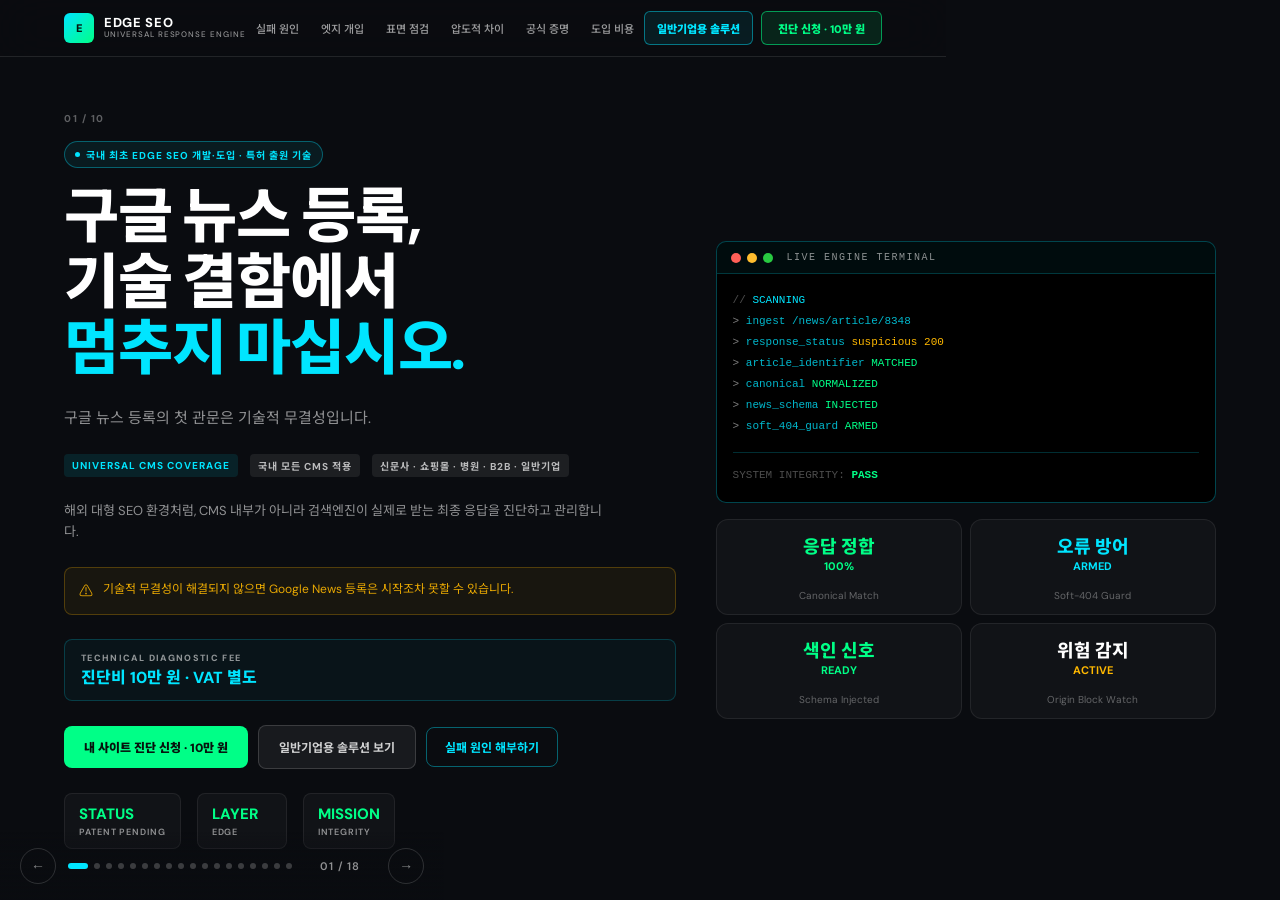
==== index.html @ ea974e7b "카운터 pad 조건 수정: n<17→n<9 (슬라이드 10+부터 두자리 숫자 정상 표시) Co-Authored-By: Claude Sonnet 4.6 <noreply@anthrop" ====
<!DOCTYPE html>
<html lang="ko">
<head>
<meta charset="UTF-8">
<meta name="viewport" content="width=device-width, initial-scale=1.0">
<title>EDGE SEO — Universal Response Engine</title>
<meta name="description" content="구글 뉴스 등록, 기술 결함에서 멈추지 마십시오. CMS 앞단에서 검색엔진이 실제로 받는 최종 응답을 진단하고 관리합니다.">
<link rel="preconnect" href="https://fonts.googleapis.com">
<link rel="preconnect" href="https://fonts.gstatic.com" crossorigin>
<link href="https://fonts.googleapis.com/css2?family=DM+Sans:ital,opsz,wght@0,9..40,300;0,9..40,400;0,9..40,500;0,9..40,600;0,9..40,700;0,9..40,800;0,9..40,900;1,9..40,400&family=Noto+Sans+KR:wght@300;400;500;600;700;800;900&display=swap" rel="stylesheet">
<style>
  *,::before,::after{box-sizing:border-box;margin:0;padding:0}
  :root{
    --bg:#0A0C10;
    --green:#00FF87;
    --cyan:#00E5FF;
    --white:#FFFFFF;
    --text-muted:rgba(255,255,255,0.55);
    --text-dim:rgba(255,255,255,0.35);
    --border:rgba(255,255,255,0.1);
    --border-cyan:rgba(0,229,255,0.3);
    --border-green:rgba(0,255,135,0.3);
  }
  html,body{height:100%;overflow:hidden}
  body{
    font-family:"DM Sans","Noto Sans KR",ui-sans-serif,system-ui,sans-serif;
    background:var(--bg);
    color:var(--white);
    -webkit-font-smoothing:antialiased;
  }

  /* ── CYBER GRID BACKGROUND ── */
  .cyber-grid{
    position:fixed;inset:0;z-index:0;pointer-events:none;
    background-image:
      linear-gradient(rgba(0,229,255,0.047) 1px,rgba(0,0,0,0) 1px),
      linear-gradient(90deg,rgba(0,229,255,0.047) 1px,rgba(0,0,0,0) 1px),
      radial-gradient(circle at 78% 15%,rgba(0,229,255,0.1),rgba(0,0,0,0) 31%),
      radial-gradient(circle at 15% 88%,rgba(0,255,135,0.08),rgba(0,0,0,0) 30%);
    background-size:40px 40px,40px 40px,auto,auto;
  }

  /* ── HEADER ── */
  header{
    position:absolute;inset-x:0;top:0;z-index:30;
    border-bottom:1px solid rgba(255,255,255,0.1);
    background:rgba(10,12,16,0.8);
    backdrop-filter:blur(24px);
    -webkit-backdrop-filter:blur(24px);
  }
  .header-inner{
    display:flex;align-items:center;justify-content:space-between;
    height:56px;padding:0 20px;
    max-width:none;
  }
  @media(min-width:640px){.header-inner{padding:0 36px}}
  @media(min-width:1024px){.header-inner{padding:0 64px}}

  /* Logo */
  .logo{
    display:flex;align-items:center;gap:10px;
    cursor:pointer;text-decoration:none;color:inherit;flex-shrink:0;
  }
  .logo-icon{
    width:30px;height:30px;border-radius:6px;
    background:linear-gradient(135deg,var(--cyan) 0%,var(--green) 100%);
    display:flex;align-items:center;justify-content:center;
    font-size:11px;font-weight:900;color:#06130D;letter-spacing:-0.5px;
  }
  .logo-text{display:flex;flex-direction:column;text-align:left}
  .logo-name{font-size:13px;font-weight:800;letter-spacing:0.05em;line-height:1.1}
  .logo-sub{font-size:8px;font-weight:500;color:var(--text-muted);letter-spacing:0.12em;line-height:1.2}

  /* Nav */
  nav{display:flex;align-items:center;gap:2px;flex:1;justify-content:center}
  @media(max-width:767px){nav{display:none}}
  .nav-btn{
    background:none;border:none;cursor:pointer;
    color:rgba(255,255,255,0.6);font-size:11px;font-weight:500;
    font-family:inherit;padding:6px 10px;border-radius:6px;
    white-space:nowrap;transition:color 0.2s,background 0.2s;
  }
  .nav-btn:hover{color:#fff;background:rgba(255,255,255,0.06)}
  .nav-btn.active{color:var(--cyan)}

  /* Header CTAs */
  .header-ctas{display:flex;align-items:center;gap:8px;flex-shrink:0}
  .btn-biz{
    display:none;border:1px solid rgba(0,229,255,0.45);
    background:rgba(0,229,255,0.08);padding:8px 12px;
    font-size:11px;font-weight:900;color:var(--cyan);
    font-family:inherit;border-radius:6px;cursor:pointer;
    transition:background 0.2s,color 0.2s;white-space:nowrap;
  }
  .btn-biz:hover{background:var(--cyan);color:#06130D}
  @media(min-width:1024px){.btn-biz{display:inline-flex;align-items:center}}
  .btn-diag{
    border:1px solid rgba(0,255,135,0.55);
    background:rgba(0,255,135,0.1);padding:8px 16px;
    font-size:11px;font-weight:900;color:var(--green);
    font-family:inherit;border-radius:6px;cursor:pointer;
    transition:background 0.2s,color 0.2s;white-space:nowrap;
  }
  .btn-diag:hover{background:var(--green);color:#06130D}

  /* ── MAIN / SLIDES ── */
  main{
    position:relative;height:100dvh;min-height:650px;
    overflow:hidden;background:var(--bg);
  }
  .slides-track{
    display:flex;height:100%;
    width:1800%;
    transform:translateX(0);
    transition:transform 0.6s cubic-bezier(0.4,0,0.2,1);
    will-change:transform;
  }
  .slide{
    width:5.5556%;height:100%;flex-shrink:0;
  }
  .slide-inner{
    position:relative;height:100%;width:100%;
    overflow-y:auto;overflow-x:hidden;
    padding:96px 20px 112px;
    scrollbar-width:thin;scrollbar-color:rgba(255,255,255,0.1) transparent;
  }
  @media(min-width:640px){.slide-inner{padding:96px 36px 112px}}
  @media(min-width:1024px){.slide-inner{padding:112px 64px 112px}}

  /* ── BOTTOM NAV ── */
  .bottom-nav{
    position:fixed;bottom:0;inset-x:0;z-index:30;
    display:flex;align-items:center;justify-content:center;gap:0;
    padding:16px 20px;
    background:linear-gradient(to top,rgba(10,12,16,0.95) 0%,rgba(10,12,16,0) 100%);
  }
  .dots{display:flex;gap:6px;align-items:center}
  .dot{
    width:6px;height:6px;border-radius:50%;
    background:rgba(255,255,255,0.2);border:none;cursor:pointer;
    transition:all 0.3s;padding:0;
  }
  .dot.active{background:var(--cyan);width:20px;border-radius:3px}
  .arrow-btn{
    background:none;border:1px solid rgba(255,255,255,0.15);
    color:rgba(255,255,255,0.5);border-radius:50%;
    width:36px;height:36px;cursor:pointer;
    display:flex;align-items:center;justify-content:center;
    font-size:14px;transition:all 0.2s;flex-shrink:0;
  }
  .arrow-btn:hover{border-color:rgba(255,255,255,0.4);color:#fff}
  .slide-counter{
    font-size:11px;font-weight:600;color:var(--text-muted);
    letter-spacing:0.08em;margin:0 16px;white-space:nowrap;
  }
  .nav-row{display:flex;align-items:center;gap:12px}

  /* ── COMMON COMPONENTS ── */
  .badge{
    display:inline-flex;align-items:center;gap:6px;
    border:1px solid rgba(0,229,255,0.35);
    background:rgba(0,229,255,0.07);
    color:var(--cyan);font-size:10px;font-weight:700;
    letter-spacing:0.1em;padding:5px 10px;border-radius:100px;
    text-transform:uppercase;
  }
  .badge-dot{width:5px;height:5px;border-radius:50%;background:var(--cyan);animation:pulse 2s infinite}
  @keyframes pulse{0%,100%{opacity:1}50%{opacity:0.4}}
  .badge-green{
    border-color:rgba(0,255,135,0.35);background:rgba(0,255,135,0.07);color:var(--green);
  }
  .badge-green .badge-dot{background:var(--green)}
  .section-label{
    font-size:10px;font-weight:700;letter-spacing:0.2em;
    color:var(--text-muted);text-transform:uppercase;margin-bottom:8px;
  }
  .slide-num{
    font-size:10px;font-weight:700;letter-spacing:0.15em;
    color:var(--text-dim);text-transform:uppercase;margin-bottom:16px;
  }
  h1{font-size:clamp(28px,5vw,60px);font-weight:800;line-height:1.1;letter-spacing:-0.02em}
  h2{font-size:clamp(22px,3.5vw,44px);font-weight:800;line-height:1.15;letter-spacing:-0.02em}
  h3{font-size:clamp(15px,2vw,20px);font-weight:700}
  .accent-cyan{color:var(--cyan)}
  .accent-green{color:var(--green)}
  .muted{color:var(--text-muted)}
  .dim{color:var(--text-dim)}
  .card{
    background:rgba(255,255,255,0.03);border:1px solid rgba(255,255,255,0.08);
    border-radius:12px;padding:20px;
  }
  .card-cyan{border-color:rgba(0,229,255,0.2);background:rgba(0,229,255,0.04)}
  .card-green{border-color:rgba(0,255,135,0.2);background:rgba(0,255,135,0.04)}
  .tag{
    display:inline-flex;align-items:center;
    font-size:10px;font-weight:700;letter-spacing:0.1em;
    padding:4px 8px;border-radius:4px;text-transform:uppercase;
  }
  .tag-cyan{background:rgba(0,229,255,0.1);color:var(--cyan)}
  .tag-green{background:rgba(0,255,135,0.1);color:var(--green)}
  .tag-white{background:rgba(255,255,255,0.08);color:rgba(255,255,255,0.7)}
  .divider{height:1px;background:rgba(255,255,255,0.08);margin:20px 0}
  .grid-2{display:grid;grid-template-columns:1fr 1fr;gap:12px}
  .grid-3{display:grid;grid-template-columns:repeat(3,1fr);gap:12px}
  .grid-4{display:grid;grid-template-columns:repeat(4,1fr);gap:12px}
  @media(max-width:768px){.grid-2,.grid-3,.grid-4{grid-template-columns:1fr}}
  @media(max-width:1023px){.grid-4{grid-template-columns:1fr 1fr}}

  /* Status pills */
  .stat-pill{
    display:flex;align-items:center;gap:8px;
    font-size:11px;font-weight:600;
  }
  .stat-dot{width:6px;height:6px;border-radius:50%;flex-shrink:0}

  /* Terminal */
  .terminal{
    background:#000;border:1px solid rgba(0,229,255,0.3);border-radius:10px;
    overflow:hidden;font-family:'Courier New',monospace;
  }
  .terminal-header{
    background:rgba(0,229,255,0.05);border-bottom:1px solid rgba(0,229,255,0.2);
    padding:10px 14px;display:flex;align-items:center;gap:6px;
  }
  .term-dot{width:10px;height:10px;border-radius:50%}
  .term-title{font-size:10px;color:var(--text-muted);letter-spacing:0.15em;margin-left:8px}
  .terminal-body{padding:16px;font-size:11px;line-height:1.9;color:rgba(0,229,255,0.8)}
  .term-label{color:rgba(255,255,255,0.3)}
  .term-ok{color:var(--green)}
  .term-warn{color:#FFB800}
  .term-scan{color:var(--cyan);animation:blink 1.5s infinite}
  @keyframes blink{0%,100%{opacity:1}50%{opacity:0.3}}

  /* Comparison table */
  .compare-table{width:100%;border-collapse:collapse}
  .compare-table th,.compare-table td{
    padding:10px 14px;text-align:left;border-bottom:1px solid rgba(255,255,255,0.06);
    font-size:12px;
  }
  .compare-table th{font-size:10px;font-weight:700;letter-spacing:0.12em;color:var(--text-muted);text-transform:uppercase}
  .compare-table .check{color:var(--green);font-weight:700}
  .compare-table .cross{color:rgba(255,80,80,0.7);font-weight:700}
  .compare-table .col-edge{color:var(--cyan)}

  /* Process steps */
  .step{display:flex;gap:16px;align-items:flex-start}
  .step-num{
    width:36px;height:36px;border-radius:50%;
    border:1px solid rgba(0,229,255,0.4);
    display:flex;align-items:center;justify-content:center;
    font-size:12px;font-weight:800;color:var(--cyan);
    flex-shrink:0;
  }

  /* Verified email */
  .email-card{
    background:rgba(255,255,255,0.02);border:1px solid rgba(255,255,255,0.1);
    border-radius:10px;overflow:hidden;
  }
  .email-header{background:rgba(255,255,255,0.04);padding:12px 16px;border-bottom:1px solid rgba(255,255,255,0.08)}
  .email-body{padding:16px}

  /* Pricing cards */
  .price-card{
    background:rgba(255,255,255,0.03);border:1px solid rgba(255,255,255,0.1);
    border-radius:14px;padding:24px;position:relative;overflow:hidden;
  }
  .price-card.featured{border-color:rgba(0,229,255,0.4);background:rgba(0,229,255,0.04)}
  .price-card .price-badge{
    position:absolute;top:16px;right:16px;
    font-size:9px;font-weight:800;letter-spacing:0.1em;
    background:var(--cyan);color:#06130D;padding:3px 8px;border-radius:100px;
  }
  .price-num{font-size:32px;font-weight:800;line-height:1}
  .price-unit{font-size:13px;font-weight:500;color:var(--text-muted)}

  /* Scroll reveal */
  .reveal{opacity:0;transform:translateY(20px);transition:opacity 0.6s ease,transform 0.6s ease}
  .reveal.visible{opacity:1;transform:translateY(0)}

  /* CMS scan items */
  .cms-item{
    background:rgba(255,255,255,0.02);border:1px solid rgba(255,255,255,0.07);
    border-radius:10px;padding:16px;
  }
  .cms-logo{
    font-size:11px;font-weight:800;letter-spacing:0.05em;
    color:var(--cyan);margin-bottom:4px;
  }
  .cms-count{font-size:10px;color:var(--text-muted);margin-bottom:12px}
  .cms-finding{
    display:flex;align-items:flex-start;gap:8px;
    font-size:11px;color:rgba(255,255,255,0.7);margin-bottom:6px;
  }
  .cms-finding::before{content:"▸";color:var(--cyan);flex-shrink:0;margin-top:1px}

  /* Contact table */
  .contact-table{width:100%}
  .contact-table tr td{padding:8px 0;border-bottom:1px solid rgba(255,255,255,0.06);font-size:13px}
  .contact-table tr td:first-child{color:var(--text-muted);font-size:11px;font-weight:600;letter-spacing:0.08em;width:140px}
  .contact-table tr:last-child td{border-bottom:none}

  /* Utility */
  .mt-4{margin-top:16px}.mt-6{margin-top:24px}.mt-8{margin-top:32px}.mt-10{margin-top:40px}
  .mb-2{margin-bottom:8px}.mb-3{margin-bottom:12px}.mb-4{margin-bottom:16px}.mb-6{margin-bottom:24px}
  .gap-3{gap:12px}.gap-4{gap:16px}
  .flex{display:flex}.flex-col{flex-direction:column}
  .items-center{align-items:center}.items-start{align-items:flex-start}
  .justify-between{justify-content:space-between}
  .flex-wrap{flex-wrap:wrap}
  .text-sm{font-size:13px}.text-xs{font-size:11px}.text-xxs{font-size:10px}
  .font-bold{font-weight:700}.font-black{font-weight:900}
  .leading-relaxed{line-height:1.6}.leading-snug{line-height:1.3}
  .max-w-2xl{max-width:672px}.max-w-3xl{max-width:768px}.max-w-4xl{max-width:896px}
  .w-full{width:100%}

  /* Slide-specific layouts */
  .slide-layout-hero{
    display:grid;gap:40px;
    grid-template-columns:1fr;
    align-content:start;
  }
  @media(min-width:1024px){
    .slide-layout-hero{grid-template-columns:1.1fr 0.9fr;align-items:center;height:calc(100% - 208px)}
  }

  .warning-box{
    display:flex;align-items:flex-start;gap:10px;
    background:rgba(255,184,0,0.06);border:1px solid rgba(255,184,0,0.25);
    border-radius:8px;padding:12px 14px;font-size:12px;color:rgba(255,184,0,0.9);
    line-height:1.5;
  }
  .warning-icon{flex-shrink:0;font-size:14px;margin-top:1px}

  .fee-box{
    display:flex;align-items:center;gap:12px;
    background:rgba(0,229,255,0.04);border:1px solid rgba(0,229,255,0.2);
    border-radius:8px;padding:12px 16px;
  }
  .fee-label{font-size:9px;font-weight:800;letter-spacing:0.15em;color:var(--text-muted);text-transform:uppercase}
  .fee-amount{font-size:16px;font-weight:800;color:var(--cyan)}

  .cta-group{display:flex;flex-wrap:wrap;gap:10px;align-items:center}
  .btn-primary{
    background:var(--green);color:#06130D;
    font-size:12px;font-weight:900;padding:12px 20px;border-radius:8px;
    border:none;cursor:pointer;font-family:inherit;
    transition:opacity 0.2s;white-space:nowrap;
  }
  .btn-primary:hover{opacity:0.85}
  .btn-secondary{
    background:rgba(255,255,255,0.06);border:1px solid rgba(255,255,255,0.15);
    color:rgba(255,255,255,0.8);font-size:12px;font-weight:700;
    padding:12px 20px;border-radius:8px;cursor:pointer;font-family:inherit;
    transition:background 0.2s;white-space:nowrap;
  }
  .btn-secondary:hover{background:rgba(255,255,255,0.1)}
  .btn-outline-cyan{
    background:none;border:1px solid rgba(0,229,255,0.4);
    color:var(--cyan);font-size:12px;font-weight:700;
    padding:10px 18px;border-radius:8px;cursor:pointer;font-family:inherit;
    transition:background 0.2s;white-space:nowrap;
  }
  .btn-outline-cyan:hover{background:rgba(0,229,255,0.1)}

  .status-bar{display:flex;flex-wrap:wrap;gap:16px;margin-top:20px}
  .stat-item{
    display:flex;flex-direction:column;gap:2px;
    background:rgba(255,255,255,0.03);border:1px solid rgba(255,255,255,0.07);
    border-radius:8px;padding:10px 14px;min-width:90px;
  }
  .stat-item .stat-val{font-size:15px;font-weight:800;color:var(--green)}
  .stat-item .stat-key{font-size:9px;font-weight:600;letter-spacing:0.1em;color:var(--text-muted);text-transform:uppercase}

  .issue-card{
    background:rgba(255,80,80,0.04);border:1px solid rgba(255,80,80,0.15);
    border-radius:10px;padding:16px;
  }
  .issue-icon{font-size:20px;margin-bottom:8px}

  .capability-card{
    background:rgba(0,229,255,0.04);border:1px solid rgba(0,229,255,0.15);
    border-radius:10px;padding:16px;
  }
  .capability-num{font-size:10px;font-weight:700;color:var(--cyan);letter-spacing:0.1em;margin-bottom:4px}

  .protect-card{
    background:rgba(255,255,255,0.03);border:1px solid rgba(255,255,255,0.08);
    border-radius:10px;padding:16px;
  }

  /* Patent badge */
  .patent-badge{
    display:inline-flex;align-items:center;gap:6px;
    border:1px solid rgba(255,184,0,0.4);background:rgba(255,184,0,0.06);
    color:#FFB800;font-size:10px;font-weight:700;letter-spacing:0.12em;
    padding:4px 10px;border-radius:100px;text-transform:uppercase;
  }

  /* Quote block */
  .quote-block{
    border-left:3px solid var(--cyan);padding:12px 16px;
    background:rgba(0,229,255,0.04);border-radius:0 8px 8px 0;
    font-style:italic;line-height:1.6;font-size:13px;color:rgba(255,255,255,0.8);
  }

  .gap-badge-row{display:flex;flex-wrap:wrap;gap:8px}
  .gap-badge{
    border:1px solid rgba(255,255,255,0.1);background:rgba(255,255,255,0.04);
    border-radius:6px;padding:8px 12px;font-size:11px;font-weight:600;
  }
  .gap-badge .gap-label{font-size:9px;color:var(--text-dim);letter-spacing:0.1em;text-transform:uppercase;margin-bottom:2px}
  .gap-badge .gap-val{color:var(--cyan)}

  /* Final slide contact */
  .final-cta-box{
    background:linear-gradient(135deg,rgba(0,229,255,0.08) 0%,rgba(0,255,135,0.06) 100%);
    border:1px solid rgba(0,229,255,0.25);border-radius:16px;padding:32px;
  }

  @media(max-width:639px){
    .slide-inner{padding:80px 16px 100px}
    .grid-2{grid-template-columns:1fr}
    h1{font-size:26px}h2{font-size:20px}
  }
</style>
</head>
<body>
<div class="cyber-grid"></div>

<!-- ── HEADER ── -->
<header>
  <div class="header-inner">
    <a class="logo" onclick="goToSlide(0)" href="#">
      <div class="logo-icon">E</div>
      <div class="logo-text">
        <span class="logo-name">EDGE SEO</span>
        <span class="logo-sub">UNIVERSAL RESPONSE ENGINE</span>
      </div>
    </a>
    <nav>
      <button class="nav-btn active" onclick="goToSlide(1)">실패 원인</button>
      <button class="nav-btn" onclick="goToSlide(2)">엣지 개입</button>
      <button class="nav-btn" onclick="goToSlide(3)">표면 점검</button>
      <button class="nav-btn" onclick="goToSlide(4)">압도적 차이</button>
      <button class="nav-btn" onclick="goToSlide(6)">공식 증명</button>
      <button class="nav-btn" onclick="goToSlide(8)">도입 비용</button>
    </nav>
    <div class="header-ctas">
      <button class="btn-biz" onclick="goToSlide(10)">일반기업용 솔루션</button>
      <button class="btn-diag" onclick="goToSlide(8)">진단 신청 · 10만 원</button>
    </div>
  </div>
</header>

<!-- ── MAIN SLIDES ── -->
<main>
  <div class="slides-track" id="track">

    <!-- ══ SLIDE 1: HERO ══ -->
    <div class="slide">
      <div class="slide-inner">
        <div class="slide-layout-hero">
          <div>
            <div class="slide-num">01 / 10</div>
            <div class="mb-4">
              <span class="badge"><span class="badge-dot"></span>국내 최초 Edge SEO 개발·도입 · 특허 출원 기술</span>
            </div>
            <h1 class="mb-6">
              구글 뉴스 등록,<br>
              기술 결함에서<br>
              <span class="accent-cyan">멈추지 마십시오.</span>
            </h1>
            <p class="muted mb-6" style="font-size:15px;line-height:1.6;max-width:520px">
              구글 뉴스 등록의 첫 관문은 기술적 무결성입니다.
            </p>
            <div class="flex flex-wrap gap-3 mb-6">
              <span class="tag tag-cyan">UNIVERSAL CMS COVERAGE</span>
              <span class="tag tag-white">국내 모든 CMS 적용</span>
              <span class="tag tag-white">신문사 · 쇼핑몰 · 병원 · B2B · 일반기업</span>
            </div>
            <p class="muted mb-6" style="font-size:13px;line-height:1.6;max-width:540px">
              해외 대형 SEO 환경처럼, CMS 내부가 아니라 검색엔진이 실제로 받는 최종 응답을 진단하고 관리합니다.
            </p>
            <div class="warning-box mb-6">
              <span class="warning-icon">⚠</span>
              <span>기술적 무결성이 해결되지 않으면 Google News 등록은 시작조차 못할 수 있습니다.</span>
            </div>
            <div class="fee-box mb-6">
              <div>
                <div class="fee-label">TECHNICAL DIAGNOSTIC FEE</div>
                <div class="fee-amount">진단비 10만 원 · VAT 별도</div>
              </div>
            </div>
            <div class="cta-group mb-6">
              <button class="btn-primary" onclick="goToSlide(8)">내 사이트 진단 신청 · 10만 원</button>
              <button class="btn-secondary" onclick="goToSlide(10)">일반기업용 솔루션 보기</button>
              <button class="btn-outline-cyan" onclick="goToSlide(1)">실패 원인 해부하기</button>
            </div>
            <div class="status-bar">
              <div class="stat-item"><span class="stat-val">STATUS</span><span class="stat-key">PATENT PENDING</span></div>
              <div class="stat-item"><span class="stat-val">LAYER</span><span class="stat-key">EDGE</span></div>
              <div class="stat-item"><span class="stat-val">MISSION</span><span class="stat-key">INTEGRITY</span></div>
            </div>
          </div>

          <!-- Terminal -->
          <div>
            <div class="terminal">
              <div class="terminal-header">
                <div class="term-dot" style="background:#FF5F57"></div>
                <div class="term-dot" style="background:#FFBD2E"></div>
                <div class="term-dot" style="background:#28CA41"></div>
                <span class="term-title">LIVE ENGINE TERMINAL</span>
              </div>
              <div class="terminal-body">
                <div><span class="term-label">// </span><span class="term-scan">SCANNING</span></div>
                <div><span style="color:rgba(255,255,255,0.5)">&gt; </span>ingest /news/article/8348</div>
                <div><span style="color:rgba(255,255,255,0.5)">&gt; </span>response_status <span class="term-warn">suspicious 200</span></div>
                <div><span style="color:rgba(255,255,255,0.5)">&gt; </span>article_identifier <span class="term-ok">MATCHED</span></div>
                <div><span style="color:rgba(255,255,255,0.5)">&gt; </span>canonical <span class="term-ok">NORMALIZED</span></div>
                <div><span style="color:rgba(255,255,255,0.5)">&gt; </span>news_schema <span class="term-ok">INJECTED</span></div>
                <div><span style="color:rgba(255,255,255,0.5)">&gt; </span>soft_404_guard <span class="term-ok">ARMED</span></div>
                <div class="mt-4" style="border-top:1px solid rgba(0,229,255,0.2);padding-top:12px">
                  <span class="term-label">SYSTEM INTEGRITY: </span><span class="term-ok font-black">PASS</span>
                </div>
              </div>
            </div>
            <div class="mt-4 grid-2" style="gap:8px">
              <div class="card" style="text-align:center;padding:12px">
                <div style="font-size:18px;font-weight:800;color:var(--green)">응답 정합</div>
                <div style="font-size:11px;color:var(--green);font-weight:700">100%</div>
                <div class="text-xxs dim mt-4">Canonical Match</div>
              </div>
              <div class="card" style="text-align:center;padding:12px">
                <div style="font-size:18px;font-weight:800;color:var(--cyan)">오류 방어</div>
                <div style="font-size:11px;color:var(--cyan);font-weight:700">ARMED</div>
                <div class="text-xxs dim mt-4">Soft-404 Guard</div>
              </div>
              <div class="card" style="text-align:center;padding:12px">
                <div style="font-size:18px;font-weight:800;color:var(--green)">색인 신호</div>
                <div style="font-size:11px;color:var(--green);font-weight:700">READY</div>
                <div class="text-xxs dim mt-4">Schema Injected</div>
              </div>
              <div class="card" style="text-align:center;padding:12px">
                <div style="font-size:18px;font-weight:800;color:#FFB800)">위험 감지</div>
                <div style="font-size:11px;color:#FFB800;font-weight:700">ACTIVE</div>
                <div class="text-xxs dim mt-4">Origin Block Watch</div>
              </div>
            </div>
          </div>
        </div>
      </div>
    </div>

    <!-- ══ SLIDE 2: THE FAILURE LAYER ══ -->
    <div class="slide">
      <div class="slide-inner">
        <div class="slide-num">02 / 10 · THE FAILURE LAYER</div>
        <div class="section-label mb-4" style="color:var(--cyan)">실패 원인</div>
        <h2 class="mb-4">
          노출을 막는 것은<br>
          기사 수가 아니라 <span class="accent-cyan">시스템 결함</span>입니다.
        </h2>
        <p class="muted mb-8" style="font-size:14px;line-height:1.6;max-width:600px">
          디자인을 고치고 기사를 더 써도, 검색엔진이 오류 응답을 받으면 등록은 시작되지 않습니다.
        </p>

        <div class="grid-3 mb-8">
          <div class="issue-card">
            <div class="issue-icon">🔴</div>
            <h3 class="mb-2">정상처럼 보이는 오류</h3>
            <p class="muted text-sm leading-relaxed">
              HTTP 200 OK를 반환하면서도 실제론 삭제되거나 권한 없는 페이지를 제공하는 Soft-404 상태. CMS는 이를 감지하지 못합니다.
            </p>
          </div>
          <div class="issue-card">
            <div class="issue-icon">🟡</div>
            <h3 class="mb-2">깨진 신뢰 신호</h3>
            <p class="muted text-sm leading-relaxed">
              기자 정보, 발행사 메타데이터, 구조화 데이터가 없거나 잘못된 형식으로 전달되어 Google News 기준을 충족하지 못합니다.
            </p>
          </div>
          <div class="issue-card">
            <div class="issue-icon">🟠</div>
            <h3 class="mb-2">늦어지는 수정 반영</h3>
            <p class="muted text-sm leading-relaxed">
              CMS 업데이트 후 실제 검색엔진에 수정된 응답이 전달되기까지 걸리는 지연. 크롤링 버짓 낭비로 이어집니다.
            </p>
          </div>
        </div>

        <div class="divider"></div>

        <div class="card-cyan card mt-6" style="max-width:680px">
          <div class="text-xs font-bold mb-3" style="color:var(--cyan);letter-spacing:0.15em">검색 노출의 첫 관문은 '콘텐츠 발행'만이 아닙니다.</div>
          <h3 class="mb-2">결론: <span class="accent-cyan">기술적 무결성</span></h3>
          <p class="muted text-sm leading-relaxed">
            Google News가 요구하는 기준은 콘텐츠의 품질과 함께, 서버가 실제로 올바른 응답을 전달하는지 여부입니다. 이 두 가지가 동시에 충족될 때 등록 심사가 시작됩니다.
          </p>
        </div>

        <div class="mt-8">
          <button class="btn-outline-cyan" onclick="goToSlide(2)">엣지 개입 방식 보기 →</button>
        </div>
      </div>
    </div>

    <!-- ══ SLIDE 3: EDGE OVERRIDE ══ -->
    <div class="slide">
      <div class="slide-inner">
        <div class="slide-num">03 / 10 · EDGE OVERRIDE</div>
        <div class="section-label mb-4" style="color:var(--cyan)">엣지 개입</div>
        <h2 class="mb-4">
          CMS가 못 고치는 문제를,<br>
          <span class="accent-cyan">CMS 앞단에서</span> 끝냅니다.
        </h2>
        <p class="muted mb-8" style="font-size:14px;line-height:1.6;max-width:600px">
          원본 CMS나 데이터베이스를 수정하지 않습니다. 검색엔진이 최종적으로 받는 응답 레이어에서만 개입합니다.
        </p>

        <div class="grid-2 mb-8">
          <div class="capability-card">
            <div class="capability-num">01</div>
            <h3 class="mb-2">원본 CMS는 건드리지 않는다</h3>
            <p class="muted text-sm leading-relaxed">데이터베이스, CMS 코드, 관리 패널에 일체 접근하지 않습니다. 배포된 응답을 실시간으로 처리할 뿐입니다.</p>
          </div>
          <div class="capability-card">
            <div class="capability-num">02</div>
            <h3 class="mb-2">도메인별 결함을 포착한다</h3>
            <p class="muted text-sm leading-relaxed">오리진 서버가 반환하는 비정상 200 응답, 차단 페이지, 깨진 메타데이터를 실시간으로 감지합니다.</p>
          </div>
          <div class="capability-card">
            <div class="capability-num">03</div>
            <h3 class="mb-2">변경 전후를 증명한다</h3>
            <p class="muted text-sm leading-relaxed">엔진 개입 전/후 응답 비교 보고서를 제공합니다. 무엇이 어떻게 달라졌는지 기록으로 남깁니다.</p>
          </div>
          <div class="capability-card">
            <div class="capability-num">04</div>
            <h3 class="mb-2">핵심 규칙은 보호한다</h3>
            <p class="muted text-sm leading-relaxed">특허 출원된 알고리즘 로직은 고객사에게도 공개되지 않습니다. 결과만 검증할 수 있습니다.</p>
          </div>
        </div>

        <div class="divider"></div>

        <div class="mt-6">
          <div class="text-xs font-bold mb-4" style="color:var(--text-muted);letter-spacing:0.15em">THE GAP WE CLOSE</div>
          <div class="gap-badge-row">
            <div class="gap-badge"><div class="gap-label">gap 01</div><div class="gap-val">기사 신뢰 정보</div></div>
            <div class="gap-badge"><div class="gap-label">gap 02</div><div class="gap-val">대표 URL 정합</div></div>
            <div class="gap-badge"><div class="gap-label">gap 03</div><div class="gap-val">오류 색인 방어</div></div>
            <div class="gap-badge"><div class="gap-label">gap 04</div><div class="gap-val">뉴스 사이트맵</div></div>
          </div>
        </div>

        <div class="mt-8">
          <button class="btn-outline-cyan" onclick="goToSlide(3)">실제 점검 결과 보기 →</button>
        </div>
      </div>
    </div>

    <!-- ══ SLIDE 4: PUBLIC SURFACE SCAN ══ -->
    <div class="slide">
      <div class="slide-inner">
        <div class="slide-num">04 / 10 · PUBLIC SURFACE SCAN</div>
        <div class="section-label mb-4" style="color:var(--cyan)">표면 점검</div>
        <h2 class="mb-4">
          사이트가 열린다고,<br>
          <span class="accent-cyan">등록 준비가 끝난</span> 것은 아닙니다.
        </h2>
        <p class="muted mb-8" style="font-size:14px;line-height:1.6;max-width:600px">
          국내 주요 CMS 플랫폼 고객사를 무작위로 선별해 공개 화면을 직접 점검했습니다.
        </p>

        <div class="grid-3 mb-6">
          <div class="cms-item">
            <div class="cms-logo">미디어온 CMS</div>
            <div class="cms-count">461곳 이상 사용 · 무작위 10곳 점검 완료</div>
            <div class="cms-finding">뉴스 구조화 데이터 누락 또는 오형식</div>
            <div class="cms-finding">기자 프로필 연결 URL 불일치</div>
            <div class="cms-finding">모바일·데스크톱 canonical 불일치</div>
          </div>
          <div class="cms-item">
            <div class="cms-logo">다다미디어 CMS</div>
            <div class="cms-count">1,000여곳 이상 사용 · 무작위 10곳 점검 완료</div>
            <div class="cms-finding">기사 삭제 후 Soft-404 오응답</div>
            <div class="cms-finding">sitemap.xml 내 삭제 기사 미제거</div>
            <div class="cms-finding">og:url과 canonical 불일치</div>
          </div>
          <div class="cms-item">
            <div class="cms-logo">엔디소프트 CMS</div>
            <div class="cms-count">다수 지역 신문사 사용 · 무작위 점검 완료</div>
            <div class="cms-finding">기자 프로필 페이지 미운영</div>
            <div class="cms-finding">구조화 데이터 발행사 정보 하드코딩</div>
            <div class="cms-finding">CMS 수정 정책상 자체 해결 불가</div>
          </div>
        </div>

        <div class="card" style="border-color:rgba(255,184,0,0.2);background:rgba(255,184,0,0.04)">
          <div class="flex items-center gap-3 mb-2">
            <span style="color:#FFB800;font-size:14px">⚠</span>
            <span class="text-xs font-bold" style="color:#FFB800;letter-spacing:0.1em">IMPORTANT</span>
          </div>
          <p class="text-sm" style="color:rgba(255,184,0,0.85);line-height:1.6">
            필수 검색 품질 항목은 공개 화면만으로 확정하지 않습니다. 실제 HTTP 응답 레이어 진단이 필요합니다.
          </p>
        </div>

        <div class="mt-8">
          <button class="btn-outline-cyan" onclick="goToSlide(4)">압도적 차이 확인하기 →</button>
        </div>
      </div>
    </div>

    <!-- ══ SLIDE 5: THE DIFFERENCE ══ -->
    <div class="slide">
      <div class="slide-inner">
        <div class="slide-num">05 / 10 · THE DIFFERENCE</div>
        <div class="section-label mb-4" style="color:var(--cyan)">압도적 차이</div>
        <h2 class="mb-4">
          '사이트 제작'과 '검색 지배'는<br>
          <span class="accent-cyan">전혀 다른 게임</span>입니다.
        </h2>
        <p class="muted mb-8" style="font-size:14px;line-height:1.6;max-width:600px">
          같은 CMS를 쓰는 수천 개 매체 중에서, 구글이 색인하는 곳은 소수입니다.
        </p>

        <div style="overflow-x:auto">
          <table class="compare-table" style="min-width:500px">
            <thead>
              <tr>
                <th style="min-width:180px">점검 항목</th>
                <th>기존 CMS 운영</th>
                <th class="col-edge">Edge SEO 외부엔진</th>
              </tr>
            </thead>
            <tbody>
              <tr>
                <td>원본 콘텐츠·관리화면</td>
                <td class="check">✓ 지원</td>
                <td class="col-edge check">✓ 지원 (무수정)</td>
              </tr>
              <tr>
                <td>기사·기자·발행사 신뢰 정보</td>
                <td class="cross">✗ 누락·오형식</td>
                <td class="col-edge check">✓ 자동 주입·정규화</td>
              </tr>
              <tr>
                <td>실제 HTML 정합성 점검</td>
                <td class="cross">✗ 미지원</td>
                <td class="col-edge check">✓ 실시간 감지</td>
              </tr>
              <tr>
                <td>삭제·유실 기사 색인 위험</td>
                <td class="cross">✗ 방어 없음</td>
                <td class="col-edge check">✓ Soft-404 차단</td>
              </tr>
              <tr>
                <td>뉴스 사이트맵·대표 URL</td>
                <td class="cross">✗ 불일치 방치</td>
                <td class="col-edge check">✓ 정합성 보장</td>
              </tr>
              <tr>
                <td>등록 전 기술 무결성 진단</td>
                <td class="cross">✗ 미제공</td>
                <td class="col-edge check">✓ 진단비 10만 원</td>
              </tr>
            </tbody>
          </table>
        </div>

        <div class="mt-8">
          <button class="btn-primary" onclick="goToSlide(8)">진단 신청 · 10만 원</button>
        </div>
      </div>
    </div>

    <!-- ══ SLIDE 6: EXECUTION PROTOCOL ══ -->
    <div class="slide">
      <div class="slide-inner">
        <div class="slide-num">06 / 10 · EXECUTION PROTOCOL</div>
        <div class="section-label mb-4" style="color:var(--cyan)">실행 절차</div>
        <h2 class="mb-4">
          진단이 끝이 아닙니다.<br>
          <span class="accent-cyan">결함을 끝낼 때까지</span> 갑니다.
        </h2>
        <p class="muted mb-8" style="font-size:14px;line-height:1.6;max-width:600px">
          도입 후 방치가 아닌, 결과가 나올 때까지 함께하는 운영 구조입니다.
        </p>

        <div style="display:flex;flex-direction:column;gap:20px;max-width:640px;margin-bottom:40px">
          <div class="step">
            <div class="step-num">01</div>
            <div>
              <h3 class="mb-1" style="color:var(--cyan)">진단</h3>
              <p class="muted text-sm leading-relaxed">실제 HTTP 응답 레이어를 전수 점검합니다. 공개 화면이 아닌 검색엔진이 받는 응답을 기준으로 결함을 목록화합니다.</p>
            </div>
          </div>
          <div style="width:1px;height:16px;background:rgba(0,229,255,0.2);margin-left:18px"></div>
          <div class="step">
            <div class="step-num">02</div>
            <div>
              <h3 class="mb-1" style="color:var(--cyan)">설계</h3>
              <p class="muted text-sm leading-relaxed">진단 결과를 바탕으로 엣지 레이어 개입 규칙을 설계합니다. 고객사 CMS 구조에 맞는 최적 방식을 결정합니다.</p>
            </div>
          </div>
          <div style="width:1px;height:16px;background:rgba(0,229,255,0.2);margin-left:18px"></div>
          <div class="step">
            <div class="step-num">03</div>
            <div>
              <h3 class="mb-1" style="color:var(--cyan)">적용</h3>
              <p class="muted text-sm leading-relaxed">원본 CMS 무수정 원칙으로 엔진을 배포합니다. 적용 전·후 응답 비교 증빙을 제공합니다.</p>
            </div>
          </div>
          <div style="width:1px;height:16px;background:rgba(0,229,255,0.2);margin-left:18px"></div>
          <div class="step">
            <div class="step-num">04</div>
            <div>
              <h3 class="mb-1" style="color:var(--cyan)">검증</h3>
              <p class="muted text-sm leading-relaxed">Google Search Console 연동, 월간 운영 요약 리포트 제공. 기술 무결성 상태를 지속 모니터링합니다.</p>
            </div>
          </div>
        </div>

        <div class="quote-block" style="max-width:560px">
          '한 번 설치하고 끝'이 아닙니다.<br>
          등록 가능한 기술 상태까지.
        </div>

        <div class="mt-8">
          <button class="btn-outline-cyan" onclick="goToSlide(6)">공식 증명 확인하기 →</button>
        </div>
      </div>
    </div>

    <!-- ══ SLIDE 7: GOOGLE OFFICIAL REPLY ══ -->
    <div class="slide">
      <div class="slide-inner">
        <div class="slide-num">07 / 10 · GOOGLE OFFICIAL REPLY</div>
        <div class="section-label mb-4" style="color:var(--cyan)">공식 증명</div>
        <h2 class="mb-4">
          주장이 아닙니다.<br>
          <span class="accent-cyan">Google 공식 답변</span>으로 증명합니다.
        </h2>
        <p class="muted mb-8" style="font-size:14px;line-height:1.6;max-width:600px">
          Google News Support에 기술 검토를 요청한 결과, 공식 답변을 통해 구조적 무결성이 확인되었습니다.
        </p>

        <div class="email-card mb-6" style="max-width:700px">
          <div class="email-header">
            <div class="flex items-center justify-between flex-wrap gap-3">
              <div>
                <div class="text-xs font-bold mb-1" style="color:var(--cyan);letter-spacing:0.1em">VERIFIED RESPONSE</div>
                <div style="font-size:13px;font-weight:600">Google News Support</div>
                <div class="text-xxs muted">noreply-support@google.com</div>
              </div>
              <div>
                <div class="text-xxs muted mb-1">Case ID</div>
                <div style="font-size:12px;font-weight:700;color:var(--cyan);font-family:monospace">500Kf00000vdeqE</div>
              </div>
            </div>
          </div>
          <div class="email-body">
            <p class="text-sm leading-relaxed muted mb-4">
              Thank you for contacting Google News Support. We have reviewed the technical configuration of your publication and can confirm the following:
            </p>
            <div style="border-left:2px solid var(--cyan);padding:12px 16px;background:rgba(0,229,255,0.04);border-radius:0 6px 6px 0;margin-bottom:16px">
              <p class="text-sm leading-relaxed" style="color:rgba(255,255,255,0.85)">
                The structured data implementation appears correct and meets our technical requirements. We did not find any manual actions applied to your site. Your publication is eligible for Google News consideration based on the current technical review.
              </p>
            </div>
            <p class="text-xxs dim">This response represents Google's evaluation of the site's technical configuration at the time of review and does not guarantee publication in Google News.</p>
          </div>
        </div>

        <div class="grid-3 mb-6">
          <div class="card card-cyan" style="text-align:center;padding:16px">
            <div style="font-size:24px;margin-bottom:6px">✓</div>
            <div class="text-xs font-bold" style="color:var(--cyan)">기술 구성 무결</div>
            <p class="text-xxs muted mt-4">Structured data correct</p>
          </div>
          <div class="card card-cyan" style="text-align:center;padding:16px">
            <div style="font-size:24px;margin-bottom:6px">✓</div>
            <div class="text-xs font-bold" style="color:var(--cyan)">등록 심사 정상 연결</div>
            <p class="text-xxs muted mt-4">No manual actions</p>
          </div>
          <div class="card card-cyan" style="text-align:center;padding:16px">
            <div style="font-size:24px;margin-bottom:6px">✓</div>
            <div class="text-xs font-bold" style="color:var(--cyan)">일반인도 아는 근거</div>
            <p class="text-xxs muted mt-4">Official case record</p>
          </div>
        </div>

        <div class="mt-8">
          <button class="btn-outline-cyan" onclick="goToSlide(7)">특허 및 운영 보호 보기 →</button>
        </div>
      </div>
    </div>

    <!-- ══ SLIDE 8: PATENT & OPERATION ══ -->
    <div class="slide">
      <div class="slide-inner">
        <div class="slide-num">08 / 10 · PATENT &amp; OPERATION</div>
        <div class="section-label mb-4" style="color:var(--cyan)">특허 및 운영</div>
        <h2 class="mb-4">
          결과는 드러냅니다.<br>
          <span class="accent-cyan">방법은 빼앗기지 않습니다.</span>
        </h2>
        <p class="muted mb-4" style="font-size:14px;line-height:1.6;max-width:600px">
          고객사에게 공개하는 것과, 특허로 보호하는 것을 명확히 구분합니다.
        </p>

        <div class="flex gap-3 mb-8 flex-wrap">
          <div class="patent-badge">⚖ PATENT PENDING</div>
          <div class="badge badge-green"><span class="badge-dot"></span>OPERATION ACTIVE</div>
        </div>

        <div class="grid-2 mb-6">
          <div>
            <div class="text-xs font-bold mb-4" style="color:var(--green);letter-spacing:0.15em">고객사에 공개하는 것</div>
            <div style="display:flex;flex-direction:column;gap:10px">
              <div class="card card-green" style="padding:14px">
                <div style="font-size:11px;font-weight:700;color:var(--green);margin-bottom:4px">📄 진단 보고서</div>
                <p class="text-xxs muted">HTTP 응답 레이어 전수 점검 결과 문서</p>
              </div>
              <div class="card card-green" style="padding:14px">
                <div style="font-size:11px;font-weight:700;color:var(--green);margin-bottom:4px">🔄 적용 전·후 응답 비교</div>
                <p class="text-xxs muted">엔진 개입 전후 실제 HTML 응답 차이 비교</p>
              </div>
              <div class="card card-green" style="padding:14px">
                <div style="font-size:11px;font-weight:700;color:var(--green);margin-bottom:4px">📊 GSC 연동 리포트</div>
                <p class="text-xxs muted">Google Search Console 기반 색인 현황</p>
              </div>
              <div class="card card-green" style="padding:14px">
                <div style="font-size:11px;font-weight:700;color:var(--green);margin-bottom:4px">📅 월간 운영 요약</div>
                <p class="text-xxs muted">오류 감지, 처리 건수, 개입 이력 요약</p>
              </div>
            </div>
          </div>
          <div>
            <div class="text-xs font-bold mb-4" style="color:rgba(255,184,0,0.9);letter-spacing:0.15em">보호해야 하는 것</div>
            <div style="display:flex;flex-direction:column;gap:10px">
              <div class="protect-card">
                <div style="font-size:11px;font-weight:700;margin-bottom:4px">🔒 Soft-404 판별 알고리즘</div>
                <p class="text-xxs muted">비정상 200 응답을 감지하는 핵심 판별 로직</p>
              </div>
              <div class="protect-card">
                <div style="font-size:11px;font-weight:700;margin-bottom:4px">🔒 오리진 차단 감지</div>
                <p class="text-xxs muted">서버 차단 페이지를 실시간 감지·503 전환</p>
              </div>
              <div class="protect-card">
                <div style="font-size:11px;font-weight:700;margin-bottom:4px">🔒 식별자 정규화 처리</div>
                <p class="text-xxs muted">URL canonical 정합성 자동 보정 방식</p>
              </div>
              <div class="protect-card">
                <div style="font-size:11px;font-weight:700;margin-bottom:4px">🔒 구조화 데이터 자동 주입</div>
                <p class="text-xxs muted">CMS 무수정 NewsArticle 스키마 주입 방식</p>
              </div>
            </div>
          </div>
        </div>

        <div class="mt-8">
          <button class="btn-outline-cyan" onclick="goToSlide(8)">도입 비용 확인하기 →</button>
        </div>
      </div>
    </div>

    <!-- ══ SLIDE 9: PRICING ══ -->
    <div class="slide">
      <div class="slide-inner">
        <div class="slide-num">09 / 10 · PUBLISHER PRICING</div>
        <div class="section-label mb-4" style="color:var(--cyan)">도입 비용</div>
        <h2 class="mb-4">
          재구축 견적서보다 먼저,<br>
          <span class="accent-cyan">검증 가능한 도입 비용</span>을 확인하십시오.
        </h2>
        <p class="muted mb-8" style="font-size:14px;line-height:1.6;max-width:600px">
          진단 후 결함이 없으면 설치가 필요하지 않을 수 있습니다. 먼저 확인하십시오.
        </p>

        <!-- Pre-onboarding -->
        <div class="card" style="border-color:rgba(255,255,255,0.12);margin-bottom:12px;max-width:800px">
          <div class="flex items-center justify-between flex-wrap gap-3">
            <div>
              <div class="text-xxs font-bold mb-1" style="color:var(--text-muted);letter-spacing:0.15em">PRE-ONBOARDING DIAGNOSTIC</div>
              <h3>도입 전 진단비</h3>
              <p class="muted text-xs mt-4 leading-relaxed">실제 HTTP 응답 레이어 전수 점검. 결함 목록 보고서 제공.</p>
            </div>
            <div style="text-align:right;flex-shrink:0">
              <div class="price-num" style="color:var(--cyan)">10<span class="price-unit">만 원</span></div>
              <div class="text-xxs muted">VAT 별도 · 1회성</div>
            </div>
          </div>
        </div>

        <!-- Setup -->
        <div class="card" style="border-color:rgba(255,255,255,0.12);margin-bottom:20px;max-width:800px">
          <div class="flex items-center justify-between flex-wrap gap-3">
            <div>
              <div class="text-xxs font-bold mb-1" style="color:var(--text-muted);letter-spacing:0.15em">ONE-TIME SETUP</div>
              <h3>기본 설치비</h3>
              <p class="muted text-xs mt-4 leading-relaxed">엣지 레이어 엔진 초기 배포 및 기본 설정.</p>
            </div>
            <div style="text-align:right;flex-shrink:0">
              <div class="price-num" style="color:var(--green)">100<span class="price-unit">만 원</span></div>
              <div class="text-xxs muted">VAT 별도 · 1회성</div>
            </div>
          </div>
        </div>

        <!-- Monthly plans -->
        <div class="grid-3" style="max-width:800px;margin-bottom:24px">
          <div class="price-card">
            <div class="text-xxs font-bold mb-2" style="color:var(--text-muted);letter-spacing:0.15em">STANDARD PLAN</div>
            <h3 class="mb-2">구글 뉴스 검색 정상화</h3>
            <div class="price-num mb-1">25<span class="price-unit">만 원/월</span></div>
            <div class="divider"></div>
            <div style="display:flex;flex-direction:column;gap:6px">
              <div class="cms-finding" style="font-size:10px">1단계 코어 엔진 적용</div>
              <div class="cms-finding" style="font-size:10px">Soft-404 및 503 방어</div>
              <div class="cms-finding" style="font-size:10px">뉴스 구조화 데이터</div>
            </div>
            <button class="btn-outline-cyan w-full mt-6" style="font-size:11px;padding:8px" onclick="goToSlide(9)">신청하기</button>
          </div>
          <div class="price-card featured">
            <div class="price-badge">🌟 RECOMMENDED</div>
            <div class="text-xxs font-bold mb-2" style="color:var(--cyan);letter-spacing:0.15em">PRO PLAN</div>
            <h3 class="mb-2">AI 노출 준비 + 유입 방어</h3>
            <div class="price-num mb-1" style="color:var(--cyan)">35<span class="price-unit">만 원/월</span></div>
            <div class="divider"></div>
            <div style="display:flex;flex-direction:column;gap:6px">
              <div class="cms-finding" style="font-size:10px;color:var(--cyan)">Standard 전체 포함</div>
              <div class="cms-finding" style="font-size:10px;color:var(--cyan)">AI 크롤러 카탈로그</div>
              <div class="cms-finding" style="font-size:10px;color:var(--cyan)">301 리디렉션 관리</div>
            </div>
            <button class="btn-primary w-full mt-6" style="font-size:11px;padding:8px" onclick="goToSlide(9)">신청하기</button>
          </div>
          <div class="price-card">
            <div class="text-xxs font-bold mb-2" style="color:var(--text-muted);letter-spacing:0.15em">ENTERPRISE PLAN</div>
            <h3 class="mb-2">오리진 헬스 방어 + 봇 대응</h3>
            <div class="price-num mb-1">40<span class="price-unit">만 원/월</span></div>
            <div class="divider"></div>
            <div style="display:flex;flex-direction:column;gap:6px">
              <div class="cms-finding" style="font-size:10px">Pro 전체 포함</div>
              <div class="cms-finding" style="font-size:10px">503 방어 강화</div>
              <div class="cms-finding" style="font-size:10px">Fake-bot 차단</div>
            </div>
            <button class="btn-outline-cyan w-full mt-6" style="font-size:11px;padding:8px" onclick="goToSlide(9)">신청하기</button>
          </div>
        </div>

        <p class="text-xxs muted" style="max-width:600px;line-height:1.6">
          서버 비용은 저희 이익이 아닙니다. AWS 실비 청구(마진 없음). 서버 결제 계정을 매체가 직접 소유·관리 가능합니다.
        </p>

        <div class="mt-8">
          <button class="btn-outline-cyan" onclick="goToSlide(9)">최종 안내 →</button>
        </div>
      </div>
    </div>

    <!-- ══ SLIDE 10: FINAL COMMAND ══ -->
    <div class="slide">
      <div class="slide-inner" style="display:flex;flex-direction:column;justify-content:center;min-height:100%">
        <div style="max-width:720px;margin:0 auto;width:100%">
          <div class="slide-num">10 / 10 · FINAL COMMAND</div>
          <div class="badge mb-6"><span class="badge-dot"></span>진단 접수 중</div>
          <h2 class="mb-4">
            검색 신호가 흔들린다면,<br>
            오늘 <span class="accent-cyan">응답 구조부터</span> 진단하십시오.
          </h2>
          <p class="muted mb-8 leading-relaxed" style="font-size:15px;max-width:560px">
            남들과 같은 시스템이면, 남들과 같은 결과만 나옵니다.
          </p>

          <div class="final-cta-box mb-8">
            <table class="contact-table">
              <tbody>
                <tr>
                  <td>회사명</td>
                  <td style="color:#fff;font-weight:600">0000</td>
                </tr>
                <tr>
                  <td>대표자</td>
                  <td style="color:#fff;font-weight:600">0000</td>
                </tr>
                <tr>
                  <td>사업자등록번호</td>
                  <td style="color:#fff;font-weight:600">000-00-00000</td>
                </tr>
                <tr>
                  <td>전화번호</td>
                  <td style="color:var(--cyan);font-weight:600">0000-0000</td>
                </tr>
                <tr>
                  <td>이메일</td>
                  <td style="color:var(--cyan);font-weight:600">0000@0000.com</td>
                </tr>
                <tr>
                  <td>홈페이지</td>
                  <td style="color:var(--cyan);font-weight:600">https://0000.com</td>
                </tr>
                <tr>
                  <td>운영시간</td>
                  <td style="color:#fff;font-weight:600">0000 · 0000</td>
                </tr>
              </tbody>
            </table>
          </div>

          <div class="cta-group">
            <button class="btn-primary" onclick="goToSlide(8)">진단 신청 · 10만 원</button>
            <button class="btn-secondary" onclick="goToSlide(0)">처음으로 돌아가기</button>
          </div>

          <div class="mt-8 pt-6" style="border-top:1px solid rgba(255,255,255,0.06)">
            <p class="text-xxs dim" style="line-height:1.7">
              본 서비스는 검색엔진이 실제로 받는 HTTP 응답 레이어를 진단하고 보정하는 기술 서비스입니다.<br>
              Google News 등록 및 색인을 보장하지 않으며, 진단 결과는 기술적 현황에 대한 정보를 제공합니다.
            </p>
          </div>
        </div>
      </div>
    </div>

    <!-- ── SLIDE 10: 일반기업 HERO ── -->
    <div class="slide">
      <div class="slide-inner">
        <div class="slide-content" style="max-width:960px;margin:0 auto;padding:40px 24px;display:flex;flex-direction:column;justify-content:center;min-height:100%">
          <div class="overline reveal" style="color:var(--cyan)">UNIVERSAL EDGE SEO · 일반기업용 솔루션</div>
          <h1 class="reveal mb-4" style="font-size:clamp(26px,4vw,52px);line-height:1.18;font-weight:800;letter-spacing:-0.02em">
            홈페이지 전면 개편에<br>
            <span style="color:var(--cyan)">1,000만 원을</span><br>
            쓰시겠습니까?
          </h1>
          <p class="reveal text-muted mb-6" style="font-size:clamp(15px,1.8vw,18px);max-width:600px;line-height:1.7">
            기존 홈페이지 그대로 두고, 검색엔진이 이해할 수 있는 응답 구조만 교체합니다.<br>
            개편 없이 검색 유입을 회복하는 방법이 있습니다.
          </p>
          <div class="reveal mb-8" style="display:flex;flex-wrap:wrap;gap:10px">
            <span style="background:rgba(0,229,255,0.1);border:1px solid rgba(0,229,255,0.3);border-radius:20px;padding:6px 14px;font-size:12px;color:var(--cyan);font-weight:600">UNIVERSAL CMS COVERAGE</span>
            <span style="background:rgba(0,229,255,0.1);border:1px solid rgba(0,229,255,0.3);border-radius:20px;padding:6px 14px;font-size:12px;color:var(--cyan);font-weight:600">국내 모든 CMS 적용</span>
            <span style="background:rgba(0,229,255,0.1);border:1px solid rgba(0,229,255,0.3);border-radius:20px;padding:6px 14px;font-size:12px;color:var(--cyan);font-weight:600">쇼핑몰 · 병원 · B2B · 일반기업</span>
          </div>
          <div class="reveal" style="display:flex;gap:12px;flex-wrap:wrap">
            <button class="btn-primary" onclick="goToSlide(11)">우리 회사 문제 보기 →</button>
            <button class="btn-outline-cyan" onclick="goToSlide(17)">요금제 바로 보기</button>
          </div>
        </div>
      </div>
    </div>

    <!-- ── SLIDE 11: 일반기업 PROBLEM ── -->
    <div class="slide">
      <div class="slide-inner">
        <div class="slide-content" style="max-width:960px;margin:0 auto;padding:40px 24px">
          <div class="overline reveal" style="color:#FF5050">MARKETING WASTE DIAGNOSIS</div>
          <h2 class="reveal mb-2" style="font-size:clamp(22px,3.5vw,40px);line-height:1.25;font-weight:800">
            혹시 마케팅 예산을<br>허공에 날리고 계시지 않습니까?
          </h2>
          <p class="reveal mb-8" style="color:var(--text-muted);font-size:15px;max-width:640px">전면 개편 전에 공개 응답 진단부터 받으십시오.</p>

          <div class="reveal" style="display:grid;grid-template-columns:repeat(auto-fit,minmax(260px,1fr));gap:20px;margin-bottom:36px">
            <div style="background:rgba(255,80,80,0.05);border:1px solid rgba(255,80,80,0.2);border-radius:12px;padding:28px 24px">
              <div style="font-size:28px;margin-bottom:14px">📉</div>
              <h3 style="font-size:16px;font-weight:700;margin-bottom:10px;color:var(--white)">광고비는 나가는데<br>홈페이지가 안 보입니다</h3>
              <p style="font-size:13px;color:var(--text-muted);line-height:1.7">검색엔진이 홈페이지를 제대로 읽지 못하면, 광고비를 아무리 써도 자연 검색 유입은 제자리입니다. 기술 결함이 마케팅 비용을 삼킵니다.</p>
            </div>
            <div style="background:rgba(255,80,80,0.05);border:1px solid rgba(255,80,80,0.2);border-radius:12px;padding:28px 24px">
              <div style="font-size:28px;margin-bottom:14px">🧾</div>
              <h3 style="font-size:16px;font-weight:700;margin-bottom:10px;color:var(--white)">오류 고치려 하면<br>견적서가 날아옵니다</h3>
              <p style="font-size:13px;color:var(--text-muted);line-height:1.7">개발사에 문의하면 "전면 재개발 필요"라는 답변과 500만~1,000만 원짜리 견적서가 돌아옵니다. 사실 대부분은 응답 레이어 교정으로 해결됩니다.</p>
            </div>
            <div style="background:rgba(255,80,80,0.05);border:1px solid rgba(255,80,80,0.2);border-radius:12px;padding:28px 24px">
              <div style="font-size:28px;margin-bottom:14px">🔒</div>
              <h3 style="font-size:16px;font-weight:700;margin-bottom:10px;color:var(--white)">보안 켰더니<br>검색엔진이 막혔습니다</h3>
              <p style="font-size:13px;color:var(--text-muted);line-height:1.7">방화벽(WAF)이 검색 크롤러를 차단하고, 차단 메시지를 200 OK로 반환합니다. 포털 전체에 오류 페이지가 색인되는 사고입니다.</p>
            </div>
          </div>

          <div class="reveal" style="text-align:center">
            <button class="btn-primary" onclick="goToSlide(12)" style="margin-right:12px">실제 결함 사례 보기 →</button>
            <button class="btn-outline-cyan" onclick="goToSlide(17)">요금제 바로 보기</button>
          </div>
        </div>
      </div>
    </div>

    <!-- ── SLIDE 12: 일반기업 실제 결함 사례 4선 ── -->
    <div class="slide">
      <div class="slide-inner">
        <div class="slide-content" style="max-width:960px;margin:0 auto;padding:40px 24px">
          <div class="overline reveal">REAL CASE STUDIES</div>
          <h2 class="reveal mb-2" style="font-size:clamp(22px,3.5vw,38px);line-height:1.2">실제 결함 사례 4선</h2>
          <p class="reveal mb-8" style="color:var(--text-muted);font-size:14px">일반기업·병원·이커머스에서 실제로 발생한 검색 결함 — 대응 비용과 함께</p>
          <div class="grid-2 reveal" style="gap:16px;margin-bottom:32px">

            <!-- Card 1 -->
            <div class="issue-card" style="background:rgba(255,80,80,0.04);border:1px solid rgba(255,80,80,0.18);border-radius:12px;padding:24px">
              <div style="display:flex;align-items:center;gap:10px;margin-bottom:12px">
                <span style="font-size:22px">🏥</span>
                <span style="font-size:11px;font-weight:700;letter-spacing:0.12em;color:rgba(255,80,80,0.9);text-transform:uppercase">성형외과·병의원</span>
              </div>
              <h4 style="font-size:15px;font-weight:700;margin-bottom:8px;color:var(--white)">의료진 퇴사로 URL 삭제했는데<br>서버가 200 OK 반환</h4>
              <p style="font-size:13px;color:var(--text-muted);line-height:1.6;margin-bottom:12px">진료 페이지가 삭제됐지만 서버가 여전히 200 OK를 반환 → Soft-404 수백 건 누적, 신규 진료 페이지가 검색에서 차단됨.</p>
              <div style="background:rgba(255,80,80,0.08);border-radius:8px;padding:10px 14px;font-size:12px;color:rgba(255,255,255,0.7)">
                💸 개발사 "전면 재개발" 견적 <strong style="color:rgba(255,100,100,0.95)">700만 원</strong> 청구
              </div>
            </div>

            <!-- Card 2 -->
            <div class="issue-card" style="background:rgba(255,80,80,0.04);border:1px solid rgba(255,80,80,0.18);border-radius:12px;padding:24px">
              <div style="display:flex;align-items:center;gap:10px;margin-bottom:12px">
                <span style="font-size:22px">🏭</span>
                <span style="font-size:11px;font-weight:700;letter-spacing:0.12em;color:rgba(255,80,80,0.9);text-transform:uppercase">B2B 제조업체</span>
              </div>
              <h4 style="font-size:15px;font-weight:700;margin-bottom:8px;color:var(--white)">WAF가 검색봇을 차단하며<br>"보안 설정에 의해 차단" 200 반환</h4>
              <p style="font-size:13px;color:var(--text-muted);line-height:1.6;margin-bottom:12px">방화벽이 크롤러를 막으면서 차단 페이지를 200으로 응답 → 포털 전체 에러 도배, 브랜드 이미지 실추.</p>
              <div style="background:rgba(255,80,80,0.08);border-radius:8px;padding:10px 14px;font-size:12px;color:rgba(255,255,255,0.7)">
                💸 보안업체 추가 설정비 <strong style="color:rgba(255,100,100,0.95)">500만 원</strong> 청구
              </div>
            </div>

            <!-- Card 3 -->
            <div class="issue-card" style="background:rgba(255,80,80,0.04);border:1px solid rgba(255,80,80,0.18);border-radius:12px;padding:24px">
              <div style="display:flex;align-items:center;gap:10px;margin-bottom:12px">
                <span style="font-size:22px">🛒</span>
                <span style="font-size:11px;font-weight:700;letter-spacing:0.12em;color:rgba(255,80,80,0.9);text-transform:uppercase">자사몰·이커머스</span>
              </div>
              <h4 style="font-size:15px;font-weight:700;margin-bottom:8px;color:var(--white)">광고 UTM 파라미터로<br>상품 1개가 2,000개 중복 페이지</h4>
              <p style="font-size:13px;color:var(--text-muted);line-height:1.6;margin-bottom:12px">네이버 파워링크·인스타 광고 ?utm_source가 동일 상품 페이지를 수천 개로 분산 → 크롤링 예산 낭비, 월 광고 효율 급감.</p>
              <div style="background:rgba(255,80,80,0.08);border-radius:8px;padding:10px 14px;font-size:12px;color:rgba(255,255,255,0.7)">
                💸 월 광고비 <strong style="color:rgba(255,100,100,0.95)">500만 원</strong> 누수 + SEO 대행사 교정비 <strong style="color:rgba(255,100,100,0.95)">300만 원</strong>
              </div>
            </div>

            <!-- Card 4 -->
            <div class="issue-card" style="background:rgba(255,80,80,0.04);border:1px solid rgba(255,80,80,0.18);border-radius:12px;padding:24px">
              <div style="display:flex;align-items:center;gap:10px;margin-bottom:12px">
                <span style="font-size:22px">🏪</span>
                <span style="font-size:11px;font-weight:700;letter-spacing:0.12em;color:rgba(255,80,80,0.9);text-transform:uppercase">소상공인·중소기업</span>
              </div>
              <h4 style="font-size:15px;font-weight:700;margin-bottom:8px;color:var(--white)">구형 CMS에서 JSON-LD 주입 불가<br>→ 구조화 데이터 완전 누락</h4>
              <p style="font-size:13px;color:var(--text-muted);line-height:1.6;margin-bottom:12px">임대형 빌더에서 헤더 수정이 막혀 구조화 데이터를 넣을 수 없음 → 구축비 400만 원 매몰, 독립몰 이전 견적 1,000만 원.</p>
              <div style="background:rgba(255,80,80,0.08);border-radius:8px;padding:10px 14px;font-size:12px;color:rgba(255,255,255,0.7)">
                💸 사이트 폐기 위기 · 이전 비용 <strong style="color:rgba(255,100,100,0.95)">1,000만 원</strong>
              </div>
            </div>

          </div>
          <div class="reveal" style="text-align:center">
            <button class="btn-primary" onclick="goToSlide(13)" style="margin-right:12px">해결 방법 보기 →</button>
            <button class="btn-outline-cyan" onclick="goToSlide(8)">진단 신청 · 10만 원</button>
          </div>
        </div>
      </div>
    </div>

    <!-- ── SLIDE 13: RESPONSE LAYER (BEFORE/AFTER) ── -->
    <div class="slide">
      <div class="slide-inner">
        <div class="slide-content" style="max-width:960px;margin:0 auto;padding:40px 24px">
          <div class="overline reveal" style="color:var(--cyan)">RESPONSE LAYER CORRECTION</div>
          <h2 class="reveal mb-2" style="font-size:clamp(22px,3.5vw,38px);line-height:1.25;font-weight:800">
            기존 홈페이지 그대로,<br>
            <span style="color:var(--cyan)">검색엔진이 이해하기 쉬운<br>응답 구조로 정리합니다.</span>
          </h2>
          <p class="reveal mb-8" style="color:var(--text-muted);font-size:15px">홈페이지 소스를 건드리지 않고, HTTP 응답 레이어만 교정합니다.</p>

          <div class="reveal" style="display:grid;grid-template-columns:1fr 1fr;gap:20px;margin-bottom:32px">
            <!-- BEFORE -->
            <div style="background:rgba(255,80,80,0.05);border:1px solid rgba(255,80,80,0.25);border-radius:12px;padding:24px">
              <div style="font-size:11px;font-weight:800;letter-spacing:0.12em;color:rgba(255,80,80,0.9);margin-bottom:16px;text-transform:uppercase">❌ BEFORE — 현재 상태</div>
              <ul style="list-style:none;padding:0;margin:0;font-size:13px;line-height:2.2;color:rgba(255,255,255,0.75)">
                <li>삭제된 페이지 → <strong style="color:rgba(255,80,80,0.9)">200 OK</strong> (Soft-404)</li>
                <li>방화벽 차단 페이지 → <strong style="color:rgba(255,80,80,0.9)">200 OK</strong></li>
                <li>중복 URL·파라미터 → 캐노니컬 없음</li>
                <li>구조화 데이터 → 완전 누락</li>
                <li>오리진 장애 → 상태코드 미정정</li>
              </ul>
            </div>
            <!-- AFTER -->
            <div style="background:rgba(0,255,135,0.05);border:1px solid rgba(0,255,135,0.25);border-radius:12px;padding:24px">
              <div style="font-size:11px;font-weight:800;letter-spacing:0.12em;color:var(--green);margin-bottom:16px;text-transform:uppercase">✅ AFTER — Edge SEO 적용</div>
              <ul style="list-style:none;padding:0;margin:0;font-size:13px;line-height:2.2;color:rgba(255,255,255,0.75)">
                <li>삭제된 페이지 → <strong style="color:var(--green)">404</strong> 자동 정정</li>
                <li>방화벽 차단 → <strong style="color:var(--green)">503 + Retry-After</strong></li>
                <li>중복 URL → <strong style="color:var(--green)">Canonical 자동 주입</strong></li>
                <li>구조화 데이터 → <strong style="color:var(--green)">JSON-LD 자동 삽입</strong></li>
                <li>오리진 장애 → <strong style="color:var(--green)">상태코드 자동 정규화</strong></li>
              </ul>
            </div>
          </div>

          <div class="reveal" style="background:rgba(0,229,255,0.06);border:1px solid rgba(0,229,255,0.2);border-radius:10px;padding:18px 24px;margin-bottom:28px;font-size:14px;color:rgba(255,255,255,0.8)">
            💡 <strong>개발사에 맡기지 않아도 됩니다.</strong> Edge SEO는 홈페이지 앞단에서 HTTP 응답만 교정하기 때문에, 기존 CMS·소스코드·데이터베이스를 전혀 건드리지 않습니다.
          </div>

          <div class="reveal" style="text-align:center">
            <button class="btn-primary" onclick="goToSlide(14)" style="margin-right:12px">도입 리스크 확인하기 →</button>
            <button class="btn-outline-cyan" onclick="goToSlide(8)">진단 신청 · 10만 원</button>
          </div>
        </div>
      </div>
    </div>

    <!-- ── SLIDE 14: OBSERVE BEFORE ENFORCE ── -->
    <div class="slide">
      <div class="slide-inner">
        <div class="slide-content" style="max-width:960px;margin:0 auto;padding:40px 24px">
          <div class="overline reveal" style="color:var(--cyan)">RISK-FREE ROLLOUT</div>
          <h2 class="reveal mb-2" style="font-size:clamp(22px,3.5vw,38px);line-height:1.25;font-weight:800">
            도입 리스크를 줄이는 방법은,<br>
            <span style="color:var(--cyan)">눈으로 직접 확인한 뒤<br>승인하는 것입니다.</span>
          </h2>
          <p class="reveal mb-8" style="color:var(--text-muted);font-size:15px">3단계 순서로, 확인하고 결정합니다.</p>

          <div class="reveal" style="display:grid;grid-template-columns:repeat(auto-fit,minmax(240px,1fr));gap:20px;margin-bottom:32px">
            <!-- Step 1 -->
            <div style="background:rgba(0,229,255,0.04);border:1px solid rgba(0,229,255,0.18);border-radius:12px;padding:28px 24px;text-align:center">
              <div style="width:48px;height:48px;background:rgba(0,229,255,0.12);border-radius:50%;display:flex;align-items:center;justify-content:center;font-size:20px;font-weight:800;color:var(--cyan);margin:0 auto 16px">1</div>
              <div style="font-size:11px;font-weight:700;letter-spacing:0.12em;color:var(--cyan);margin-bottom:12px;text-transform:uppercase">DIAGNOSE</div>
              <h3 style="font-size:16px;font-weight:700;margin-bottom:10px;color:var(--white)">1페이지 기술 진단</h3>
              <p style="font-size:13px;color:var(--text-muted);line-height:1.6">10만 원으로 현재 홈페이지의 공개 신호 전체를 진단합니다. 결함 목록과 예상 개선 효과를 리포트로 드립니다.</p>
            </div>
            <!-- Step 2 -->
            <div style="background:rgba(0,229,255,0.04);border:1px solid rgba(0,229,255,0.18);border-radius:12px;padding:28px 24px;text-align:center">
              <div style="width:48px;height:48px;background:rgba(0,229,255,0.12);border-radius:50%;display:flex;align-items:center;justify-content:center;font-size:20px;font-weight:800;color:var(--cyan);margin:0 auto 16px">2</div>
              <div style="font-size:11px;font-weight:700;letter-spacing:0.12em;color:var(--cyan);margin-bottom:12px;text-transform:uppercase">OBSERVE</div>
              <h3 style="font-size:16px;font-weight:700;margin-bottom:10px;color:var(--white)">관찰 모드 운영</h3>
              <p style="font-size:13px;color:var(--text-muted);line-height:1.6">엔진을 설치하되 실제 응답은 변경하지 않고 로그만 수집합니다. 실제 트래픽에서 어떤 결함이 얼마나 발생하는지 눈으로 확인합니다.</p>
            </div>
            <!-- Step 3 -->
            <div style="background:rgba(0,255,135,0.04);border:1px solid rgba(0,255,135,0.18);border-radius:12px;padding:28px 24px;text-align:center">
              <div style="width:48px;height:48px;background:rgba(0,255,135,0.12);border-radius:50%;display:flex;align-items:center;justify-content:center;font-size:20px;font-weight:800;color:var(--green);margin:0 auto 16px">3</div>
              <div style="font-size:11px;font-weight:700;letter-spacing:0.12em;color:var(--green);margin-bottom:12px;text-transform:uppercase">ENFORCE</div>
              <h3 style="font-size:16px;font-weight:700;margin-bottom:10px;color:var(--white)">정식 가동</h3>
              <p style="font-size:13px;color:var(--text-muted);line-height:1.6">관찰 결과를 확인하고 승인하면, 그때부터 실제 응답 교정이 시작됩니다. 준비가 됐을 때 전환합니다.</p>
            </div>
          </div>

          <div class="reveal" style="text-align:center">
            <button class="btn-primary" onclick="goToSlide(15)" style="margin-right:12px">도입 결정 기준 보기 →</button>
            <button class="btn-outline-cyan" onclick="goToSlide(8)">진단 신청 · 10만 원</button>
          </div>
        </div>
      </div>
    </div>

    <!-- ── SLIDE 15: FINAL DECISION ── -->
    <div class="slide">
      <div class="slide-inner">
        <div class="slide-content" style="max-width:900px;margin:0 auto;padding:40px 24px;display:flex;flex-direction:column;justify-content:center;min-height:100%">
          <div class="overline reveal" style="color:var(--cyan)">THE DECISION</div>
          <h2 class="reveal mb-4" style="font-size:clamp(22px,3.5vw,42px);line-height:1.2;font-weight:800">
            다시 만드는 비용보다,<br>
            <span style="color:var(--cyan)">정확히 고치는 판단이 먼저입니다.</span>
          </h2>
          <p class="reveal mb-6" style="color:var(--text-muted);font-size:clamp(15px,1.8vw,18px);max-width:640px;line-height:1.7">
            진단비 10만 원으로 우리 회사의 공개 신호부터 확인하십시오.<br>
            결함이 없으면 그것으로 끝입니다. 결함이 있다면, 그때 판단하십시오.
          </p>

          <div class="reveal mb-8" style="background:rgba(0,229,255,0.06);border:1px solid rgba(0,229,255,0.2);border-radius:12px;padding:24px 28px">
            <details style="cursor:pointer">
              <summary style="font-size:14px;font-weight:700;color:var(--cyan);list-style:none;display:flex;align-items:center;gap:8px">
                <span>🔧</span> IT/개발팀을 위한 기술 스펙 확인하기
              </summary>
              <div style="margin-top:16px;font-size:13px;color:var(--text-muted);line-height:1.8">
                <p style="margin-bottom:8px"><strong style="color:rgba(255,255,255,0.8)">작동 방식:</strong> Nginx 리버스 프록시 레이어로 HTTP 요청/응답을 가로채 교정합니다.</p>
                <p style="margin-bottom:8px"><strong style="color:rgba(255,255,255,0.8)">소스코드 무관:</strong> CMS, 프레임워크, 프로그래밍 언어와 무관하게 적용됩니다.</p>
                <p style="margin-bottom:8px"><strong style="color:rgba(255,255,255,0.8)">서버:</strong> AWS EC2 별도 인스턴스. 기존 서버를 건드리지 않습니다.</p>
                <p><strong style="color:rgba(255,255,255,0.8)">관찰/정식 전환:</strong> <code style="background:rgba(255,255,255,0.08);padding:2px 6px;border-radius:4px;font-size:12px">IDENTIFIER_MISMATCH_ENFORCE=1</code> 환경변수로 전환합니다.</p>
              </div>
            </details>
          </div>

          <div class="reveal" style="display:flex;gap:12px;flex-wrap:wrap">
            <button class="btn-primary" onclick="goToSlide(8)">진단 신청 · 10만 원 →</button>
            <button class="btn-outline-cyan" onclick="goToSlide(17)">요금제 보기</button>
            <button class="btn-secondary" onclick="goToSlide(16)" style="font-size:13px">네이버 동시 최적화 보기</button>
          </div>
        </div>
      </div>
    </div>

    <!-- ── SLIDE 16: 네이버 동시 최적화 배너 ── -->
    <div class="slide">
      <div class="slide-inner">
        <div class="slide-content" style="max-width:900px;margin:0 auto;padding:40px 24px">
          <div class="overline reveal" style="color:var(--green)">NAVER + GOOGLE DUAL OPTIMIZATION</div>
          <h2 class="reveal mb-2" style="font-size:clamp(22px,3.5vw,38px);line-height:1.3">
            🚀 구글뿐만 아니라,<br>
            <span style="color:var(--green)">네이버 통합검색 및 서치어드바이저<br>점수까지 동시에 폭등합니다!</span>
          </h2>
          <p class="reveal text-muted mb-6" style="font-size:16px;max-width:640px">
            Googlebot과 Yeti 봇은 동일한 HTTP 표준을 사용합니다. Edge SEO가 구글 응답을 정리하면, 네이버 크롤러도 함께 최적화됩니다.
          </p>
          <div class="reveal" style="display:grid;grid-template-columns:repeat(auto-fit,minmax(240px,1fr));gap:20px;margin-bottom:36px">
            <div style="background:rgba(0,255,135,0.06);border:1px solid var(--border-green);border-radius:12px;padding:28px 24px">
              <div style="display:flex;align-items:center;gap:10px;margin-bottom:14px">
                <div style="width:36px;height:36px;background:rgba(0,255,135,0.15);border-radius:8px;display:flex;align-items:center;justify-content:center;font-size:18px">🤖</div>
                <div style="font-size:11px;font-weight:700;letter-spacing:.12em;color:var(--green);text-transform:uppercase">Yeti Bot Speed</div>
              </div>
              <h3 style="font-size:17px;font-weight:700;margin-bottom:10px;line-height:1.3">네이버 봇(Yeti) 수집 속도 극대화</h3>
              <p style="font-size:14px;color:rgba(255,255,255,0.6);line-height:1.6">쓰레기 파라미터·404 에러를 사전에 차단해 크롤링 예산을 확보합니다. Yeti가 실제 콘텐츠에 집중할 수 있는 환경을 만듭니다.</p>
            </div>
            <div style="background:rgba(0,229,255,0.06);border:1px solid var(--border-cyan);border-radius:12px;padding:28px 24px">
              <div style="display:flex;align-items:center;gap:10px;margin-bottom:14px">
                <div style="width:36px;height:36px;background:rgba(0,229,255,0.15);border-radius:8px;display:flex;align-items:center;justify-content:center;font-size:18px">🛡️</div>
                <div style="font-size:11px;font-weight:700;letter-spacing:.12em;color:var(--cyan);text-transform:uppercase">Duplicate Block</div>
              </div>
              <h3 style="font-size:17px;font-weight:700;margin-bottom:10px;line-height:1.3">네이버 유사문서 징계 원천 차단</h3>
              <p style="font-size:14px;color:rgba(255,255,255,0.6);line-height:1.6">Canonical 자동 정렬로 중복 문서를 방지합니다. 네이버 유사문서 필터에 걸려 검색 순위가 내려가는 것을 사전에 차단합니다.</p>
            </div>
            <div style="background:rgba(0,255,135,0.06);border:1px solid var(--border-green);border-radius:12px;padding:28px 24px">
              <div style="display:flex;align-items:center;gap:10px;margin-bottom:14px">
                <div style="width:36px;height:36px;background:rgba(0,255,135,0.15);border-radius:8px;display:flex;align-items:center;justify-content:center;font-size:18px">🔒</div>
                <div style="font-size:11px;font-weight:700;letter-spacing:.12em;color:var(--green);text-transform:uppercase">WAF Defense</div>
              </div>
              <h3 style="font-size:17px;font-weight:700;margin-bottom:10px;line-height:1.3">방화벽 차단 문구 도배 방지</h3>
              <p style="font-size:14px;color:rgba(255,255,255,0.6);line-height:1.6">"보안 차단" 에러를 503으로 정규화해 네이버 검색 신호가 왜곡되는 것을 완벽히 방어합니다.</p>
            </div>
          </div>
          <div class="reveal" style="background:rgba(0,255,135,0.08);border:1px solid rgba(0,255,135,0.25);border-radius:10px;padding:20px 24px;margin-bottom:32px">
            <p style="font-size:15px;font-weight:600;color:var(--green);margin-bottom:6px">✅ 네이버 서치어드바이저 점수 자동 향상</p>
            <p style="font-size:14px;color:rgba(255,255,255,0.65);line-height:1.6">Edge SEO 적용 후 네이버 서치어드바이저의 크롤링 오류·중복 콘텐츠·보안 문제 항목이 동시에 개선됩니다. 구글과 네이버, 두 검색엔진을 한 번에 최적화하세요.</p>
          </div>
          <div class="reveal" style="text-align:center">
            <button class="btn-primary" onclick="goToSlide(12)" style="margin-right:12px">실제 결함 사례 보기 →</button>
            <button class="btn-outline-cyan" onclick="goToSlide(8)">진단 신청 · 10만 원</button>
          </div>
        </div>
      </div>
    </div>

    <!-- ── SLIDE 17: 일반기업 요금제 ── -->
    <div class="slide">
      <div class="slide-inner">
        <div class="slide-content" style="max-width:900px;margin:0 auto;padding:40px 24px;text-align:center">
          <div class="overline reveal">B2B / 이커머스 / 병원 · 클리닉</div>
          <h2 class="reveal mb-2" style="font-size:clamp(22px,3.5vw,38px);line-height:1.2">일반기업 요금제</h2>
          <p class="reveal mb-8" style="color:var(--text-muted);font-size:14px">검색 결함을 차단하고 브랜드 검색을 정상화하는 엣지 SEO 플랜</p>

          <div class="grid-3 reveal" style="max-width:820px;margin:0 auto 28px">

            <!-- Standard -->
            <div class="price-card">
              <div class="text-xxs font-bold mb-2" style="color:var(--text-muted);letter-spacing:0.15em">STANDARD PLAN</div>
              <h3 class="mb-2" style="font-size:16px">브랜드 검색 정상화</h3>
              <div class="price-num mb-1" style="color:#FF5050;font-size:36px;font-weight:800">25<span class="price-unit" style="font-size:14px;color:var(--text-muted)">만 원/월</span></div>
              <div style="font-size:12px;color:#FF5050;font-weight:700;margin-bottom:16px">세팅비 <span style="font-size:15px">100</span>만 원</div>
              <ul style="list-style:none;padding:0;margin:0 0 20px;text-align:left;font-size:12px;color:var(--text-muted);line-height:2">
                <li>✔ Soft-404 자동 감지·보정</li>
                <li>✔ 오리진 차단 503 정규화</li>
                <li>✔ JSON-LD 구조화 데이터 주입</li>
                <li>✔ 중복 URL 파라미터 정규화</li>
                <li>✔ 월간 Search Console 리포트</li>
              </ul>
              <button class="btn-outline-cyan w-full mt-auto" style="font-size:11px;padding:8px" onclick="goToSlide(8)">신청하기</button>
            </div>

            <!-- Pro (featured) -->
            <div class="price-card featured" style="border-color:var(--cyan);box-shadow:0 0 32px rgba(0,229,255,0.25)">
              <div class="price-badge">🌟 RECOMMENDED</div>
              <div class="text-xxs font-bold mb-2" style="color:var(--cyan);letter-spacing:0.15em">PRO PLAN</div>
              <h3 class="mb-2" style="font-size:16px">AI 검색 인용 + 유입 방어</h3>
              <div class="price-num mb-1" style="color:#FF5050;font-size:36px;font-weight:800">35<span class="price-unit" style="font-size:14px;color:var(--text-muted)">만 원/월</span></div>
              <div style="font-size:12px;color:#FF5050;font-weight:700;margin-bottom:16px">세팅비 <span style="font-size:15px">100</span>만 원</div>
              <ul style="list-style:none;padding:0;margin:0 0 20px;text-align:left;font-size:12px;color:var(--text-muted);line-height:2">
                <li>✔ Standard 전체 포함</li>
                <li>✔ AI 크롤러 대응 (GPTBot·ClaudeBot)</li>
                <li>✔ /llms.txt 자동 생성·최신화</li>
                <li>✔ 네이버 Yeti봇 크롤링 최적화</li>
                <li>✔ 실시간 헬스체크 알림</li>
                <li>✔ 분기별 기술 컨설팅 1회</li>
              </ul>
              <button class="btn-primary w-full mt-auto" style="font-size:11px;padding:8px" onclick="goToSlide(8)">신청하기</button>
            </div>

            <!-- Enterprise -->
            <div class="price-card">
              <div class="text-xxs font-bold mb-2" style="color:var(--text-muted);letter-spacing:0.15em">ENTERPRISE PLAN</div>
              <h3 class="mb-2" style="font-size:16px">무중단 헬스 방어</h3>
              <div class="price-num mb-1" style="color:#FF5050;font-size:36px;font-weight:800">40<span class="price-unit" style="font-size:14px;color:var(--text-muted)">만 원~/월</span></div>
              <div style="font-size:12px;color:#FF5050;font-weight:700;margin-bottom:16px">세팅비 <span style="font-size:15px">100</span>만 원</div>
              <ul style="list-style:none;padding:0;margin:0 0 20px;text-align:left;font-size:12px;color:var(--text-muted);line-height:2">
                <li>✔ Pro 전체 포함</li>
                <li>✔ 다중 도메인·서브도메인 지원</li>
                <li>✔ WAF 봇 차단 자동 정규화</li>
                <li>✔ 전담 슬랙 채널 지원</li>
                <li>✔ SLA 99.9% 업타임 보장</li>
                <li>✔ 맞춤 대시보드 제공</li>
              </ul>
              <button class="btn-outline-cyan w-full mt-auto" style="font-size:11px;padding:8px" onclick="goToSlide(8)">신청하기</button>
            </div>

          </div>

          <div class="reveal" style="background:rgba(0,229,255,0.05);border:1px solid rgba(0,229,255,0.15);border-radius:10px;padding:14px 20px;font-size:12px;color:var(--text-muted);max-width:620px;margin:0 auto">
            서버 비용은 저희 이익이 아닙니다. 실비 청구(마진 없음) · 서버 결제 계정을 고객사가 직접 소유·관리 가능
          </div>
        </div>
      </div>
    </div>

  </div><!-- /slides-track -->
</main>

<!-- ── BOTTOM NAV ── -->
<div class="bottom-nav">
  <div class="nav-row">
    <button class="arrow-btn" id="btn-prev" onclick="prevSlide()" aria-label="이전">&#8592;</button>
    <div class="dots" id="dots"></div>
    <span class="slide-counter" id="counter">01 / 18</span>
    <button class="arrow-btn" id="btn-next" onclick="nextSlide()" aria-label="다음">&#8594;</button>
  </div>
</div>

<script>
(function(){
  var TOTAL = 18;
  var current = 0;
  var track = document.getElementById('track');
  var dotsEl = document.getElementById('dots');
  var counterEl = document.getElementById('counter');
  var navBtns = document.querySelectorAll('.nav-btn');

  // Nav button → slide index map (matches Manus nav order: 실패원인=1, 엣지개입=2, 표면점검=3, 압도적차이=4, 공식증명=6, 도입비용=8)
  var navSlideMap = [1, 2, 3, 4, 6, 8];

  // Build dots
  for (var i = 0; i < TOTAL; i++) {
    var d = document.createElement('button');
    d.className = 'dot' + (i === 0 ? ' active' : '');
    d.setAttribute('aria-label', (i+1) + '번 슬라이드');
    d.dataset.idx = i;
    d.onclick = (function(n){ return function(){ goToSlide(n); }; })(i);
    dotsEl.appendChild(d);
  }

  window.goToSlide = function(n) {
    if (n < 0) n = 0;
    if (n >= TOTAL) n = TOTAL - 1;
    current = n;
    track.style.transform = 'translateX(-' + (n / TOTAL * 100).toFixed(4) + '%)';

    // Update dots
    var dots = dotsEl.querySelectorAll('.dot');
    dots.forEach(function(d, i){ d.classList.toggle('active', i === n); });

    // Update counter
    var pad = n < 9 ? '0' : '';
    counterEl.textContent = pad + (n+1) + ' / ' + (TOTAL < 10 ? '0' : '') + TOTAL;

    // Update nav btn active state
    navBtns.forEach(function(btn, i){
      btn.classList.toggle('active', navSlideMap[i] === n);
    });

    // Scroll slide inner to top
    var slides = document.querySelectorAll('.slide-inner');
    if (slides[n]) slides[n].scrollTop = 0;

    // Trigger reveals
    setTimeout(triggerReveals, 200);
  };

  window.nextSlide = function() { goToSlide(current + 1); };
  window.prevSlide = function() { goToSlide(current - 1); };

  // Keyboard nav
  document.addEventListener('keydown', function(e){
    if (e.key === 'ArrowRight' || e.key === 'ArrowDown') { e.preventDefault(); nextSlide(); }
    if (e.key === 'ArrowLeft' || e.key === 'ArrowUp') { e.preventDefault(); prevSlide(); }
  });

  // Touch/swipe
  var touchStartX = 0;
  var touchStartY = 0;
  document.addEventListener('touchstart', function(e){ touchStartX = e.touches[0].clientX; touchStartY = e.touches[0].clientY; }, {passive:true});
  document.addEventListener('touchend', function(e){
    var dx = e.changedTouches[0].clientX - touchStartX;
    var dy = e.changedTouches[0].clientY - touchStartY;
    if (Math.abs(dx) > Math.abs(dy) && Math.abs(dx) > 40) {
      if (dx < 0) nextSlide(); else prevSlide();
    }
  }, {passive:true});

  // Scroll on slide-inner: don't let it propagate to slide change unless at bounds
  document.querySelectorAll('.slide-inner').forEach(function(el){
    el.addEventListener('wheel', function(e){
      var atTop = el.scrollTop <= 0;
      var atBottom = el.scrollTop + el.clientHeight >= el.scrollHeight - 1;
      if (e.deltaY < 0 && atTop) { e.preventDefault(); prevSlide(); }
      else if (e.deltaY > 0 && atBottom) { e.preventDefault(); nextSlide(); }
    }, {passive:false});
  });

  // Reveal animation
  function triggerReveals(){
    var slides = document.querySelectorAll('.slide');
    if (!slides[current]) return;
    var reveals = slides[current].querySelectorAll('.reveal');
    reveals.forEach(function(el, i){
      setTimeout(function(){ el.classList.add('visible'); }, i * 80);
    });
  }

  // Init
  goToSlide(0);
  setTimeout(triggerReveals, 400);
})();
</script>
</body>
</html>
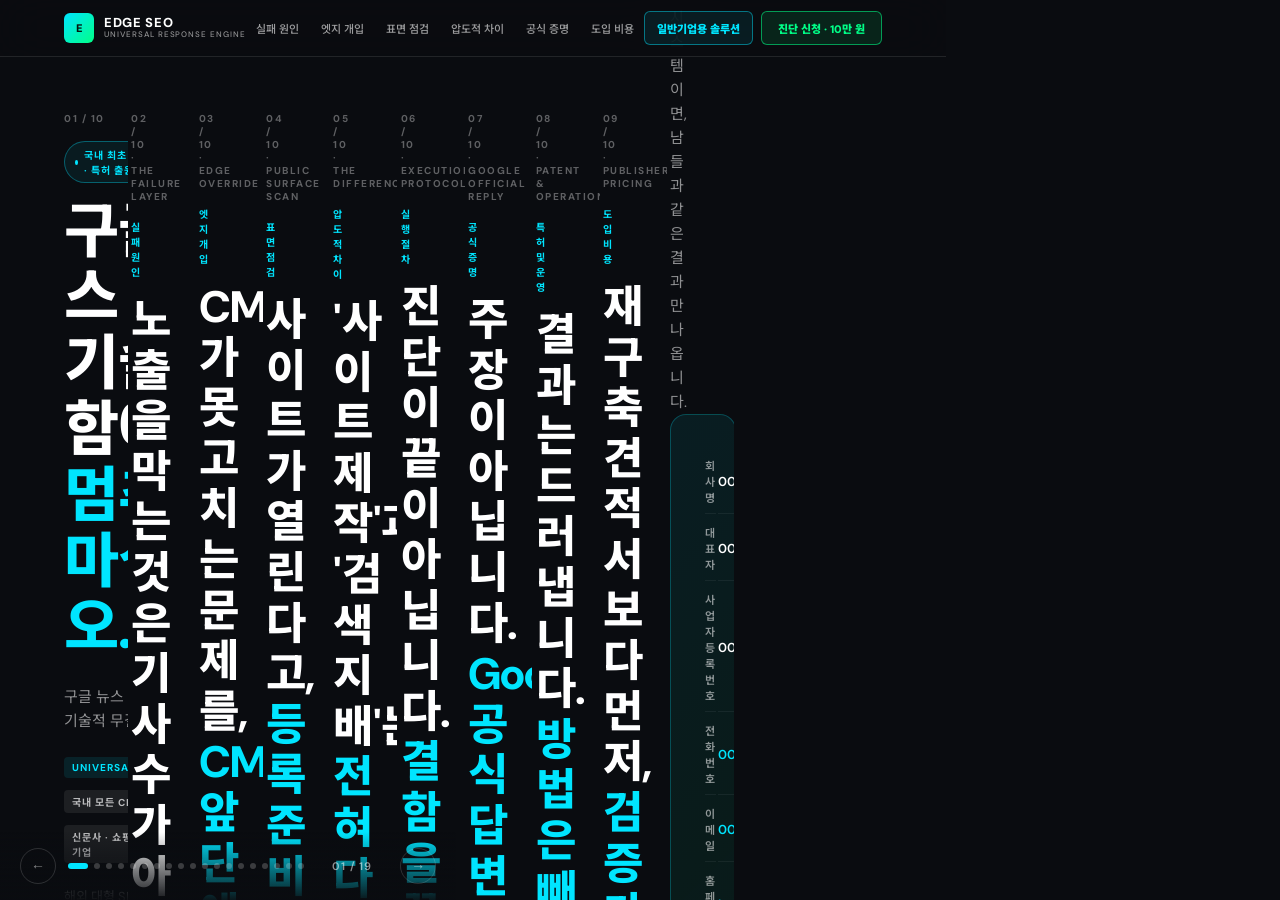
==== commit a677cedb: "Add slide 18 (FINAL COMMAND) + TOTAL 18→19 patch" ====
--- a/index.html
+++ b/index.html
@@ -110,13 +110,12 @@
   }
   .slides-track{
     display:flex;height:100%;
-    width:1800%;
     transform:translateX(0);
     transition:transform 0.6s cubic-bezier(0.4,0,0.2,1);
     will-change:transform;
   }
   .slide{
-    width:5.5556%;height:100%;flex-shrink:0;
+    width:5.2632%;height:100%;flex-shrink:0;
   }
   .slide-inner{
     position:relative;height:100%;width:100%;
@@ -1506,6 +1505,80 @@
       </div>
     </div>
 
+    <!-- ── SLIDE 18: FINAL COMMAND (일반기업) ── -->
+    <div class="slide">
+      <div class="slide-inner">
+        <div class="slide-content" style="max-width:860px;margin:0 auto;padding:40px 24px;display:flex;flex-direction:column;justify-content:center;min-height:100%">
+          <div class="overline reveal" style="color:var(--cyan)">GENERAL BUSINESS RESPONSE INTEGRITY</div>
+          <h2 class="reveal mb-4" style="font-size:clamp(20px,3.2vw,42px);line-height:1.22;font-weight:800;max-width:640px">
+            검색 신호가 흔들린다면,<br>
+            <span style="color:var(--cyan)">오늘 응답 구조부터<br>진단하십시오.</span>
+          </h2>
+          <p class="reveal mb-8" style="font-size:clamp(13px,1.5vw,15px);color:var(--text-muted);max-width:580px;line-height:1.75">
+            페이지를 더 만들기 전에, 검색엔진이 신뢰할 수 있는 응답 구조부터 확인해야 합니다.<br>
+            Universal Edge SEO는 그 결함을 진단하고 정리하는 기술입니다.
+          </p>
+
+          <!-- 연락처 테이블 -->
+          <div class="reveal" style="background:rgba(255,255,255,0.03);border:1px solid rgba(255,255,255,0.1);border-radius:14px;padding:24px 28px;margin-bottom:32px;max-width:560px">
+            <table style="width:100%;border-collapse:collapse;font-size:13px">
+              <tbody>
+                <tr style="border-bottom:1px solid rgba(255,255,255,0.07)">
+                  <td style="padding:9px 0;color:var(--text-muted);width:38%;font-weight:600">회사명</td>
+                  <td style="padding:9px 0;color:var(--white)">0000</td>
+                </tr>
+                <tr style="border-bottom:1px solid rgba(255,255,255,0.07)">
+                  <td style="padding:9px 0;color:var(--text-muted);font-weight:600">대표자</td>
+                  <td style="padding:9px 0;color:var(--white)">0000</td>
+                </tr>
+                <tr style="border-bottom:1px solid rgba(255,255,255,0.07)">
+                  <td style="padding:9px 0;color:var(--text-muted);font-weight:600">사업자등록번호</td>
+                  <td style="padding:9px 0;color:var(--white)">0000-0000-0000</td>
+                </tr>
+                <tr style="border-bottom:1px solid rgba(255,255,255,0.07)">
+                  <td style="padding:9px 0;color:var(--text-muted);font-weight:600">전화번호</td>
+                  <td style="padding:9px 0;color:var(--white)">0000-0000-0000</td>
+                </tr>
+                <tr style="border-bottom:1px solid rgba(255,255,255,0.07)">
+                  <td style="padding:9px 0;color:var(--text-muted);font-weight:600">이메일</td>
+                  <td style="padding:9px 0;color:var(--white)">0000@0000.com</td>
+                </tr>
+                <tr style="border-bottom:1px solid rgba(255,255,255,0.07)">
+                  <td style="padding:9px 0;color:var(--text-muted);font-weight:600">홈페이지</td>
+                  <td style="padding:9px 0;color:var(--cyan)">https://0000.com</td>
+                </tr>
+                <tr>
+                  <td style="padding:9px 0;color:var(--text-muted);font-weight:600">상담 및 운영시간</td>
+                  <td style="padding:9px 0;color:var(--white)">0000 · 0000</td>
+                </tr>
+              </tbody>
+            </table>
+          </div>
+
+          <!-- 펀치라인 -->
+          <div class="reveal" style="margin-bottom:28px">
+            <p style="font-size:clamp(15px,2vw,20px);font-weight:800;color:var(--white);line-height:1.4;margin-bottom:8px">
+              "남들과 같은 시스템이면, 남들과 같은 결과만 나옵니다."
+            </p>
+            <p style="font-size:13px;color:var(--text-muted)">
+              지금 당장 검색엔진 응답 구조부터 진단하십시오.
+            </p>
+          </div>
+
+          <!-- CTA -->
+          <div class="reveal" style="display:flex;gap:12px;flex-wrap:wrap">
+            <button class="btn-primary" onclick="goToSlide(8)" style="padding:14px 32px;font-size:15px">
+              진단 신청 · 10만 원
+            </button>
+            <button class="btn-outline-cyan" onclick="goToSlide(17)" style="padding:14px 24px;font-size:14px">
+              요금제 다시 보기
+            </button>
+          </div>
+
+        </div>
+      </div>
+    </div>
+
   </div><!-- /slides-track -->
 </main>
 
@@ -1514,14 +1587,14 @@
   <div class="nav-row">
     <button class="arrow-btn" id="btn-prev" onclick="prevSlide()" aria-label="이전">&#8592;</button>
     <div class="dots" id="dots"></div>
-    <span class="slide-counter" id="counter">01 / 18</span>
+    <span class="slide-counter" id="counter">01 / 19</span>
     <button class="arrow-btn" id="btn-next" onclick="nextSlide()" aria-label="다음">&#8594;</button>
   </div>
 </div>
 
 <script>
 (function(){
-  var TOTAL = 18;
+  var TOTAL = 19;
   var current = 0;
   var track = document.getElementById('track');
   var dotsEl = document.getElementById('dots');
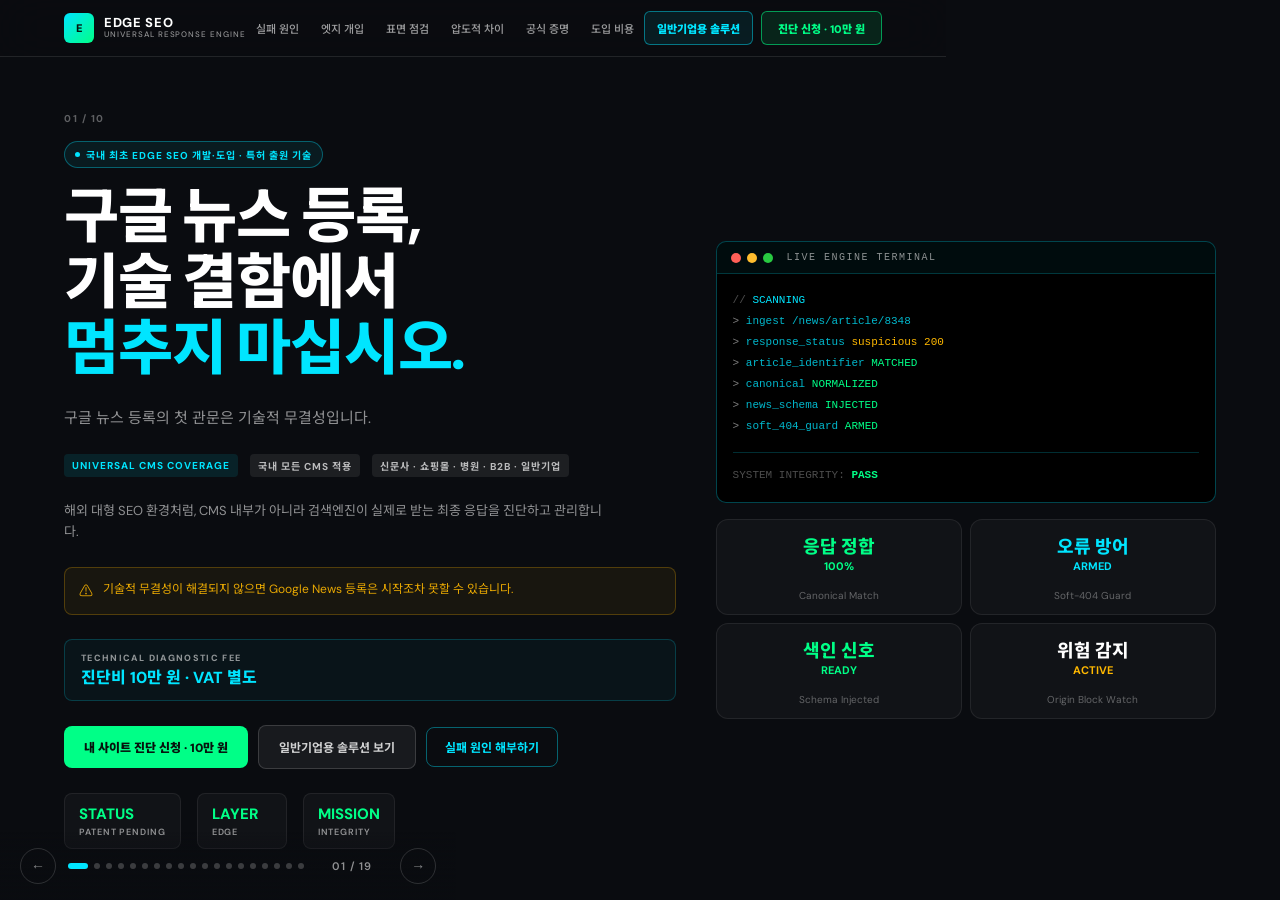
==== commit 277c87be: "Add slide 18 (FINAL COMMAND) + TOTAL 18→19 patch" ====
--- a/index.html
+++ b/index.html
@@ -110,6 +110,7 @@
   }
   .slides-track{
     display:flex;height:100%;
+    width:1900%;
     transform:translateX(0);
     transition:transform 0.6s cubic-bezier(0.4,0,0.2,1);
     will-change:transform;
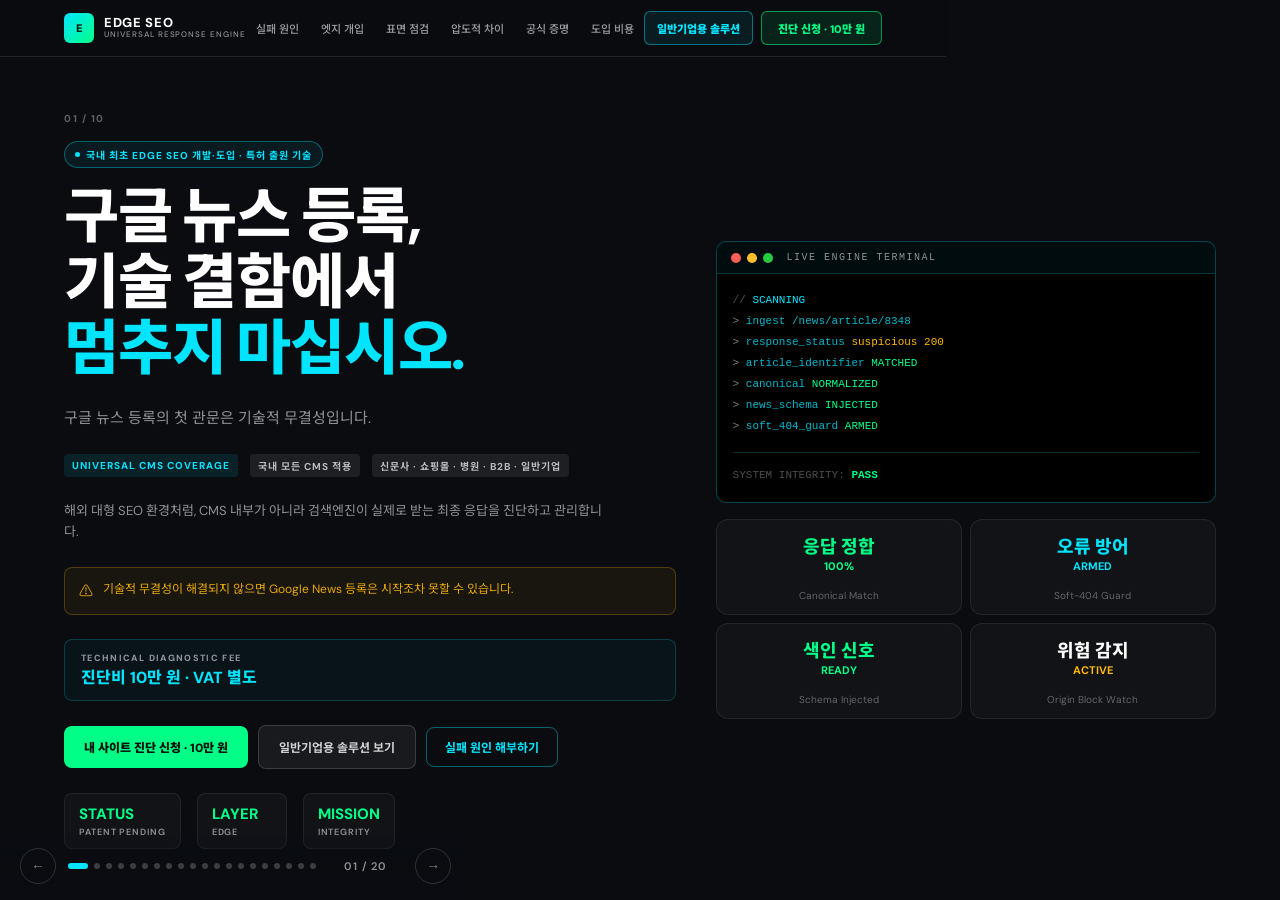
==== commit ae17b9bc: "네이버 전용 슬라이드(슬라이드9) 삽입 — 20슬라이드 완성 - 뉴스창 슬라이드9: NAVER × EDGE SEO 전용 6카드 슬라이드 신규 삽입   (Yeti봇 크롤링최적화/유사" ====
--- a/index.html
+++ b/index.html
@@ -110,13 +110,13 @@
   }
   .slides-track{
     display:flex;height:100%;
-    width:1900%;
+    width:2000%;
     transform:translateX(0);
     transition:transform 0.6s cubic-bezier(0.4,0,0.2,1);
     will-change:transform;
   }
   .slide{
-    width:5.2632%;height:100%;flex-shrink:0;
+    width:5%;height:100%;flex-shrink:0;
   }
   .slide-inner{
     position:relative;height:100%;width:100%;
@@ -447,7 +447,7 @@
       <button class="nav-btn" onclick="goToSlide(8)">도입 비용</button>
     </nav>
     <div class="header-ctas">
-      <button class="btn-biz" onclick="goToSlide(10)">일반기업용 솔루션</button>
+      <button class="btn-biz" onclick="goToSlide(11)">일반기업용 솔루션</button>
       <button class="btn-diag" onclick="goToSlide(8)">진단 신청 · 10만 원</button>
     </div>
   </div>
@@ -494,7 +494,7 @@
             </div>
             <div class="cta-group mb-6">
               <button class="btn-primary" onclick="goToSlide(8)">내 사이트 진단 신청 · 10만 원</button>
-              <button class="btn-secondary" onclick="goToSlide(10)">일반기업용 솔루션 보기</button>
+              <button class="btn-secondary" onclick="goToSlide(11)">일반기업용 솔루션 보기</button>
               <button class="btn-outline-cyan" onclick="goToSlide(1)">실패 원인 해부하기</button>
             </div>
             <div class="status-bar">
@@ -1022,7 +1022,7 @@
               <div class="cms-finding" style="font-size:10px">Soft-404 및 503 방어</div>
               <div class="cms-finding" style="font-size:10px">뉴스 구조화 데이터</div>
             </div>
-            <button class="btn-outline-cyan w-full mt-6" style="font-size:11px;padding:8px" onclick="goToSlide(9)">신청하기</button>
+            <button class="btn-outline-cyan w-full mt-6" style="font-size:11px;padding:8px" onclick="goToSlide(10)">신청하기</button>
           </div>
           <div class="price-card featured">
             <div class="price-badge">🌟 RECOMMENDED</div>
@@ -1035,7 +1035,7 @@
               <div class="cms-finding" style="font-size:10px;color:var(--cyan)">AI 크롤러 카탈로그</div>
               <div class="cms-finding" style="font-size:10px;color:var(--cyan)">301 리디렉션 관리</div>
             </div>
-            <button class="btn-primary w-full mt-6" style="font-size:11px;padding:8px" onclick="goToSlide(9)">신청하기</button>
+            <button class="btn-primary w-full mt-6" style="font-size:11px;padding:8px" onclick="goToSlide(10)">신청하기</button>
           </div>
           <div class="price-card">
             <div class="text-xxs font-bold mb-2" style="color:var(--text-muted);letter-spacing:0.15em">ENTERPRISE PLAN</div>
@@ -1047,7 +1047,7 @@
               <div class="cms-finding" style="font-size:10px">503 방어 강화</div>
               <div class="cms-finding" style="font-size:10px">Fake-bot 차단</div>
             </div>
-            <button class="btn-outline-cyan w-full mt-6" style="font-size:11px;padding:8px" onclick="goToSlide(9)">신청하기</button>
+            <button class="btn-outline-cyan w-full mt-6" style="font-size:11px;padding:8px" onclick="goToSlide(10)">신청하기</button>
           </div>
         </div>
 
@@ -1055,17 +1055,122 @@
           서버 비용은 저희 이익이 아닙니다. AWS 실비 청구(마진 없음). 서버 결제 계정을 매체가 직접 소유·관리 가능합니다.
         </p>
 
+        <!-- 네이버·제평위·AI 검색 섹션 (슬라이드9 추가분) -->
+        <div style="max-width:800px;margin-top:32px;margin-bottom:8px;border-top:1px solid rgba(255,255,255,0.08);padding-top:28px">
+          <div style="font-size:11px;font-weight:700;letter-spacing:0.15em;color:var(--green);text-transform:uppercase;margin-bottom:12px">NAVER + AI SEARCH ADVANTAGE</div>
+          <h3 style="font-size:20px;font-weight:700;line-height:1.3;margin-bottom:6px">
+            네이버 심사가 열릴 때까지 <span style="color:var(--green)">손 놓고 계실 겁니까?</span>
+          </h3>
+          <p style="font-size:13px;color:rgba(255,255,255,0.55);margin-bottom:20px;line-height:1.6">
+            심사 없이도 네이버 통합검색 최상단을 차지하고, 챗GPT가 우리 기사를 퍼가게 만드십시오.
+          </p>
+          <div style="display:grid;grid-template-columns:repeat(auto-fit,minmax(175px,1fr));gap:14px;margin-bottom:18px">
+            <!-- 크롤링 예산 -->
+            <div style="background:rgba(0,255,135,0.06);border:1px solid rgba(0,255,135,0.2);border-radius:10px;padding:18px 16px">
+              <div style="font-size:18px;margin-bottom:8px">🤖</div>
+              <div style="font-size:10px;font-weight:700;letter-spacing:.1em;color:var(--green);margin-bottom:6px;text-transform:uppercase">Yeti 크롤링 예산</div>
+              <p style="font-size:12px;color:rgba(255,255,255,0.6);line-height:1.5">Soft-404·UTM 파라미터 제거로 Yeti 봇이 신규 기사만 집중 수집합니다.</p>
+            </div>
+            <!-- 유사문서 방어 -->
+            <div style="background:rgba(0,229,255,0.06);border:1px solid rgba(0,229,255,0.2);border-radius:10px;padding:18px 16px">
+              <div style="font-size:18px;margin-bottom:8px">🛡️</div>
+              <div style="font-size:10px;font-weight:700;letter-spacing:.1em;color:var(--cyan);margin-bottom:6px;text-transform:uppercase">유사문서 페널티 방어</div>
+              <p style="font-size:12px;color:rgba(255,255,255,0.6);line-height:1.5">Canonical 자동 통일로 중복 페이지 차단, 네이버 유사문서 필터 원천 방어.</p>
+            </div>
+            <!-- AI 검색 우회로 -->
+            <div style="background:rgba(0,255,135,0.06);border:1px solid rgba(0,255,135,0.2);border-radius:10px;padding:18px 16px">
+              <div style="font-size:18px;margin-bottom:8px">🧠</div>
+              <div style="font-size:10px;font-weight:700;letter-spacing:.1em;color:var(--green);margin-bottom:6px;text-transform:uppercase">AI 검색 우회로</div>
+              <p style="font-size:12px;color:rgba(255,255,255,0.6);line-height:1.5">ChatGPT·Perplexity·Naver Cue — /llms.txt 카탈로그로 AI 인용 출처로 등록됩니다.</p>
+            </div>
+            <!-- 제평위 기술 만점 -->
+            <div style="background:rgba(255,193,7,0.06);border:1px solid rgba(255,193,7,0.2);border-radius:10px;padding:18px 16px">
+              <div style="font-size:18px;margin-bottom:8px">🏆</div>
+              <div style="font-size:10px;font-weight:700;letter-spacing:.1em;color:#FFC107;margin-bottom:6px;text-transform:uppercase">제평위 심사 기술 만점</div>
+              <p style="font-size:12px;color:rgba(255,255,255,0.6);line-height:1.5">404/503/WAF 교정 히스토리가 누적됩니다. 심사 재개 시 기술 항목 자동 만점.</p>
+            </div>
+          </div>
+          <div style="background:rgba(255,193,7,0.08);border:1px solid rgba(255,193,7,0.25);border-radius:8px;padding:14px 18px;font-size:13px;color:rgba(255,255,255,0.75);line-height:1.6">
+            💡 <strong style="color:#FFC107">월 40만 원</strong>이면 오늘 당장 시작할 수 있습니다. 구글 색인 정상화 + 네이버 통합검색 최상단 + AI 인용 출처 등록을 동시에.
+          </div>
+        </div>
+
         <div class="mt-8">
           <button class="btn-outline-cyan" onclick="goToSlide(9)">최종 안내 →</button>
         </div>
       </div>
     </div>
 
+    <!-- ══ SLIDE 9: NAVER DEDICATED ══ -->
+    <div class="slide">
+      <div class="slide-inner" style="display:flex;flex-direction:column;justify-content:center;min-height:100%">
+        <div style="max-width:860px;margin:0 auto;width:100%;padding:40px 24px">
+          <div class="slide-num">09 / 10 · NAVER × EDGE SEO</div>
+          <div class="overline reveal" style="color:var(--green)">뉴스 미등록 매체를 위한 네이버 전략</div>
+          <h2 class="reveal mb-4" style="font-size:clamp(24px,3.5vw,44px);line-height:1.2;font-weight:800">
+            네이버 뉴스 심사가 열릴 때까지<br>
+            <span style="color:var(--green)">손 놓고 계실 겁니까?</span>
+          </h2>
+          <p class="reveal muted mb-6" style="font-size:15px;max-width:640px;line-height:1.7">
+            제평위 동결 중에도, 엣지 SEO 엔진은 네이버 통합검색·AI 검색·서치어드바이저 점수를 동시에 끌어올립니다.
+          </p>
+
+          <div style="display:grid;grid-template-columns:repeat(auto-fit,minmax(180px,1fr));gap:14px;margin-bottom:28px">
+            <!-- 카드 1: Yeti 봇 -->
+            <div class="reveal" style="background:rgba(0,255,135,0.06);border:1px solid rgba(0,255,135,0.22);border-radius:12px;padding:20px 16px">
+              <div style="font-size:22px;margin-bottom:10px">🤖</div>
+              <div style="font-size:10px;font-weight:700;letter-spacing:.12em;color:var(--green);margin-bottom:8px;text-transform:uppercase">Yeti 봇 크롤링 최적화</div>
+              <p style="font-size:12px;color:rgba(255,255,255,0.6);line-height:1.6">Soft-404·UTM 파라미터 제거로 Yeti가 신규 기사에만 크롤링 예산을 집중. 네이버 웹문서 수집 속도가 빨라집니다.</p>
+            </div>
+            <!-- 카드 2: 유사문서 -->
+            <div class="reveal" style="background:rgba(0,229,255,0.06);border:1px solid rgba(0,229,255,0.22);border-radius:12px;padding:20px 16px">
+              <div style="font-size:22px;margin-bottom:10px">🛡️</div>
+              <div style="font-size:10px;font-weight:700;letter-spacing:.12em;color:var(--cyan);margin-bottom:8px;text-transform:uppercase">유사문서 페널티 원천 방어</div>
+              <p style="font-size:12px;color:rgba(255,255,255,0.6);line-height:1.6">Canonical 태그를 정규 URL로 통일. 동일 기사가 UTM·페이지 번호로 중복 색인되는 구조를 엔진 레벨에서 차단합니다.</p>
+            </div>
+            <!-- 카드 3: 서치어드바이저 -->
+            <div class="reveal" style="background:rgba(0,255,135,0.06);border:1px solid rgba(0,255,135,0.22);border-radius:12px;padding:20px 16px">
+              <div style="font-size:22px;margin-bottom:10px">📊</div>
+              <div style="font-size:10px;font-weight:700;letter-spacing:.12em;color:var(--green);margin-bottom:8px;text-transform:uppercase">서치어드바이저 점수 개선</div>
+              <p style="font-size:12px;color:rgba(255,255,255,0.6);line-height:1.6">WAF 차단 오류·404 미정규화·메타 누락을 실시간으로 교정. 네이버 서치어드바이저 기술 점수가 직접 반영됩니다.</p>
+            </div>
+            <!-- 카드 4: 제평위 이력 -->
+            <div class="reveal" style="background:rgba(255,193,7,0.06);border:1px solid rgba(255,193,7,0.22);border-radius:12px;padding:20px 16px">
+              <div style="font-size:22px;margin-bottom:10px">🏆</div>
+              <div style="font-size:10px;font-weight:700;letter-spacing:.12em;color:#FFC107;margin-bottom:8px;text-transform:uppercase">제평위 심사 기술 이력 누적</div>
+              <p style="font-size:12px;color:rgba(255,255,255,0.6);line-height:1.6">404/503/WAF 교정 히스토리가 매일 쌓입니다. 제평위 심사 재개 시, 기술 항목 자동 만점 근거 자료가 됩니다.</p>
+            </div>
+            <!-- 카드 5: AI 검색 -->
+            <div class="reveal" style="background:rgba(0,229,255,0.06);border:1px solid rgba(0,229,255,0.22);border-radius:12px;padding:20px 16px">
+              <div style="font-size:22px;margin-bottom:10px">🧠</div>
+              <div style="font-size:10px;font-weight:700;letter-spacing:.12em;color:var(--cyan);margin-bottom:8px;text-transform:uppercase">AI 검색 우회로 개척</div>
+              <p style="font-size:12px;color:rgba(255,255,255,0.6);line-height:1.6">ChatGPT·Perplexity·Naver Cue — /llms.txt 카탈로그 자동 생성으로 AI 인용 출처로 등록됩니다. 뉴스 미등록이어도 AI에 인용됩니다.</p>
+            </div>
+            <!-- 카드 6: 통합검색 -->
+            <div class="reveal" style="background:rgba(0,255,135,0.06);border:1px solid rgba(0,255,135,0.22);border-radius:12px;padding:20px 16px">
+              <div style="font-size:22px;margin-bottom:10px">🔍</div>
+              <div style="font-size:10px;font-weight:700;letter-spacing:.12em;color:var(--green);margin-bottom:8px;text-transform:uppercase">네이버 통합검색 웹문서 장악</div>
+              <p style="font-size:12px;color:rgba(255,255,255,0.6);line-height:1.6">뉴스탭이 아닌 웹문서 영역에서 상단 노출. 네이버 뉴스 미등록이어도 키워드 검색 상단을 점유할 수 있습니다.</p>
+            </div>
+          </div>
+
+          <div style="background:linear-gradient(135deg,rgba(0,255,135,0.1),rgba(0,229,255,0.08));border:1px solid rgba(0,255,135,0.3);border-radius:10px;padding:16px 20px;margin-bottom:24px;font-size:13px;color:rgba(255,255,255,0.8);line-height:1.7">
+            <strong style="color:var(--green)">Googlebot = Yeti봇</strong> — 두 크롤러 모두 동일한 HTTP 표준을 따릅니다. 엣지 SEO 엔진의 구글 최적화 효과가 네이버에도 <strong style="color:var(--cyan)">동시에 적용</strong>됩니다.
+          </div>
+
+          <div class="cta-group">
+            <button class="btn-primary" onclick="goToSlide(10)">도입 문의 →</button>
+            <button class="btn-outline-cyan" onclick="goToSlide(8)">요금제 보기</button>
+          </div>
+        </div>
+      </div>
+    </div>
+
     <!-- ══ SLIDE 10: FINAL COMMAND ══ -->
     <div class="slide">
       <div class="slide-inner" style="display:flex;flex-direction:column;justify-content:center;min-height:100%">
         <div style="max-width:720px;margin:0 auto;width:100%">
-          <div class="slide-num">10 / 10 · FINAL COMMAND</div>
+          <div class="slide-num">10 / 10 · CONTACT</div>
           <div class="badge mb-6"><span class="badge-dot"></span>진단 접수 중</div>
           <h2 class="mb-4">
             검색 신호가 흔들린다면,<br>
@@ -1145,8 +1250,8 @@
             <span style="background:rgba(0,229,255,0.1);border:1px solid rgba(0,229,255,0.3);border-radius:20px;padding:6px 14px;font-size:12px;color:var(--cyan);font-weight:600">쇼핑몰 · 병원 · B2B · 일반기업</span>
           </div>
           <div class="reveal" style="display:flex;gap:12px;flex-wrap:wrap">
-            <button class="btn-primary" onclick="goToSlide(11)">우리 회사 문제 보기 →</button>
-            <button class="btn-outline-cyan" onclick="goToSlide(17)">요금제 바로 보기</button>
+            <button class="btn-primary" onclick="goToSlide(12)">우리 회사 문제 보기 →</button>
+            <button class="btn-outline-cyan" onclick="goToSlide(19)">요금제 바로 보기</button>
           </div>
         </div>
       </div>
@@ -1181,8 +1286,8 @@
           </div>
 
           <div class="reveal" style="text-align:center">
-            <button class="btn-primary" onclick="goToSlide(12)" style="margin-right:12px">실제 결함 사례 보기 →</button>
-            <button class="btn-outline-cyan" onclick="goToSlide(17)">요금제 바로 보기</button>
+            <button class="btn-primary" onclick="goToSlide(13)" style="margin-right:12px">실제 결함 사례 보기 →</button>
+            <button class="btn-outline-cyan" onclick="goToSlide(19)">요금제 바로 보기</button>
           </div>
         </div>
       </div>
@@ -1251,7 +1356,7 @@
 
           </div>
           <div class="reveal" style="text-align:center">
-            <button class="btn-primary" onclick="goToSlide(13)" style="margin-right:12px">해결 방법 보기 →</button>
+            <button class="btn-primary" onclick="goToSlide(14)" style="margin-right:12px">해결 방법 보기 →</button>
             <button class="btn-outline-cyan" onclick="goToSlide(8)">진단 신청 · 10만 원</button>
           </div>
         </div>
@@ -1299,7 +1404,7 @@
           </div>
 
           <div class="reveal" style="text-align:center">
-            <button class="btn-primary" onclick="goToSlide(14)" style="margin-right:12px">도입 리스크 확인하기 →</button>
+            <button class="btn-primary" onclick="goToSlide(15)" style="margin-right:12px">도입 리스크 확인하기 →</button>
             <button class="btn-outline-cyan" onclick="goToSlide(8)">진단 신청 · 10만 원</button>
           </div>
         </div>
@@ -1342,7 +1447,7 @@
           </div>
 
           <div class="reveal" style="text-align:center">
-            <button class="btn-primary" onclick="goToSlide(15)" style="margin-right:12px">도입 결정 기준 보기 →</button>
+            <button class="btn-primary" onclick="goToSlide(16)" style="margin-right:12px">도입 결정 기준 보기 →</button>
             <button class="btn-outline-cyan" onclick="goToSlide(8)">진단 신청 · 10만 원</button>
           </div>
         </div>
@@ -1379,8 +1484,8 @@
 
           <div class="reveal" style="display:flex;gap:12px;flex-wrap:wrap">
             <button class="btn-primary" onclick="goToSlide(8)">진단 신청 · 10만 원 →</button>
-            <button class="btn-outline-cyan" onclick="goToSlide(17)">요금제 보기</button>
-            <button class="btn-secondary" onclick="goToSlide(16)" style="font-size:13px">네이버 동시 최적화 보기</button>
+            <button class="btn-outline-cyan" onclick="goToSlide(19)">요금제 보기</button>
+            <button class="btn-secondary" onclick="goToSlide(17)" style="font-size:13px">네이버 동시 최적화 보기</button>
           </div>
         </div>
       </div>
@@ -1428,15 +1533,82 @@
             <p style="font-size:15px;font-weight:600;color:var(--green);margin-bottom:6px">✅ 네이버 서치어드바이저 점수 자동 향상</p>
             <p style="font-size:14px;color:rgba(255,255,255,0.65);line-height:1.6">Edge SEO 적용 후 네이버 서치어드바이저의 크롤링 오류·중복 콘텐츠·보안 문제 항목이 동시에 개선됩니다. 구글과 네이버, 두 검색엔진을 한 번에 최적화하세요.</p>
           </div>
+
+          <!-- 제평위+AI 추가 카드 (슬라이드16 하단) -->
+          <div class="reveal" style="display:grid;grid-template-columns:repeat(auto-fit,minmax(260px,1fr));gap:16px;margin-bottom:28px">
+            <div style="background:rgba(255,193,7,0.06);border:1px solid rgba(255,193,7,0.2);border-radius:12px;padding:24px 20px">
+              <div style="display:flex;align-items:center;gap:10px;margin-bottom:12px">
+                <div style="width:36px;height:36px;background:rgba(255,193,7,0.15);border-radius:8px;display:flex;align-items:center;justify-content:center;font-size:18px">🧠</div>
+                <div style="font-size:11px;font-weight:700;letter-spacing:.12em;color:#FFC107;text-transform:uppercase">AI Search Entry</div>
+              </div>
+              <h3 style="font-size:16px;font-weight:700;margin-bottom:8px;line-height:1.3">ChatGPT·Perplexity·Naver Cue 인용 출처 등록</h3>
+              <p style="font-size:13px;color:rgba(255,255,255,0.6);line-height:1.5">/llms.txt 카탈로그로 AI 검색 엔진이 우리 콘텐츠를 우선 인용하게 만듭니다.</p>
+            </div>
+            <div style="background:rgba(0,255,135,0.06);border:1px solid var(--border-green);border-radius:12px;padding:24px 20px">
+              <div style="display:flex;align-items:center;gap:10px;margin-bottom:12px">
+                <div style="width:36px;height:36px;background:rgba(0,255,135,0.15);border-radius:8px;display:flex;align-items:center;justify-content:center;font-size:18px">📈</div>
+                <div style="font-size:11px;font-weight:700;letter-spacing:.12em;color:var(--green);text-transform:uppercase">Algorithm Shield</div>
+              </div>
+              <h3 style="font-size:16px;font-weight:700;margin-bottom:8px;line-height:1.3">알고리즘 업데이트 면역 체계 구축</h3>
+              <p style="font-size:13px;color:rgba(255,255,255,0.6);line-height:1.5">HTTP 응답 레이어 표준화로 구글·네이버 알고리즘 업데이트에 흔들리지 않는 구조를 만듭니다.</p>
+            </div>
+          </div>
           <div class="reveal" style="text-align:center">
-            <button class="btn-primary" onclick="goToSlide(12)" style="margin-right:12px">실제 결함 사례 보기 →</button>
+            <button class="btn-primary" onclick="goToSlide(13)" style="margin-right:12px">실제 결함 사례 보기 →</button>
             <button class="btn-outline-cyan" onclick="goToSlide(8)">진단 신청 · 10만 원</button>
           </div>
         </div>
       </div>
     </div>
 
-    <!-- ── SLIDE 17: 일반기업 요금제 ── -->
+
+    <!-- ── SLIDE 17: 일반기업 제평위+AI검색 ── -->
+    <div class="slide">
+      <div class="slide-inner">
+        <div class="slide-content" style="max-width:900px;margin:0 auto;padding:40px 24px">
+          <div class="overline reveal" style="color:#FFC107">제평위 준비 · AI 검색 우위</div>
+          <h2 class="reveal mb-2" style="font-size:clamp(22px,3.5vw,38px);line-height:1.3">
+            🏆 심사가 없어도 쌓이고,<br>
+            <span style="color:#FFC107">심사가 열리면 자동으로 만점입니다.</span>
+          </h2>
+          <p class="reveal text-muted mb-6" style="font-size:15px;max-width:640px">
+            Edge SEO 적용 중에 404/503/WAF 교정 히스토리가 자동 누적됩니다. 네이버 뉴스 제평위 심사 재개 시 기술 항목 만점을 위한 준비가 이미 완료된 상태가 됩니다.
+          </p>
+          <div class="reveal" style="display:grid;grid-template-columns:repeat(auto-fit,minmax(220px,1fr));gap:18px;margin-bottom:32px">
+            <div style="background:rgba(255,193,7,0.07);border:1px solid rgba(255,193,7,0.22);border-radius:12px;padding:26px 22px">
+              <div style="font-size:22px;margin-bottom:10px">📋</div>
+              <h3 style="font-size:16px;font-weight:700;color:#FFC107;margin-bottom:8px">제평위 기술 항목 자동 만점</h3>
+              <p style="font-size:13px;color:rgba(255,255,255,0.6);line-height:1.5">HTTP 응답 정상화 이력이 누적되어, 심사 재개 즉시 기술 점수 최고등급 제출이 가능합니다.</p>
+            </div>
+            <div style="background:rgba(0,255,135,0.07);border:1px solid rgba(0,255,135,0.22);border-radius:12px;padding:26px 22px">
+              <div style="font-size:22px;margin-bottom:10px">🤖</div>
+              <h3 style="font-size:16px;font-weight:700;color:var(--green);margin-bottom:8px">네이버 크롤링 예산 최적화</h3>
+              <p style="font-size:13px;color:rgba(255,255,255,0.6);line-height:1.5">Soft-404 제거·UTM 파라미터 차단으로 Yeti 봇이 실제 콘텐츠에 집중합니다. 신규 페이지 수집 속도가 빨라집니다.</p>
+            </div>
+            <div style="background:rgba(0,229,255,0.07);border:1px solid rgba(0,229,255,0.22);border-radius:12px;padding:26px 22px">
+              <div style="font-size:22px;margin-bottom:10px">🧠</div>
+              <h3 style="font-size:16px;font-weight:700;color:var(--cyan);margin-bottom:8px">AI 검색 인용 출처 등록</h3>
+              <p style="font-size:13px;color:rgba(255,255,255,0.6);line-height:1.5">ChatGPT · Perplexity · Naver Cue가 답변을 생성할 때 우리 사이트를 인용 출처로 우선 선택하도록 /llms.txt를 자동 관리합니다.</p>
+            </div>
+            <div style="background:rgba(0,255,135,0.07);border:1px solid rgba(0,255,135,0.22);border-radius:12px;padding:26px 22px">
+              <div style="font-size:22px;margin-bottom:10px">🛡️</div>
+              <h3 style="font-size:16px;font-weight:700;color:var(--green);margin-bottom:8px">유사문서 페널티 원천 방어</h3>
+              <p style="font-size:13px;color:rgba(255,255,255,0.6);line-height:1.5">Canonical URL 자동 통일로 네이버 유사문서 필터에 걸리는 것을 원천적으로 차단합니다.</p>
+            </div>
+          </div>
+          <div class="reveal" style="background:rgba(255,193,7,0.09);border:1px solid rgba(255,193,7,0.3);border-radius:10px;padding:20px 24px;margin-bottom:28px">
+            <p style="font-size:15px;font-weight:700;color:#FFC107;margin-bottom:6px">💡 심사 없이도 네이버 통합검색 최상단, 심사 열리면 자동 만점</p>
+            <p style="font-size:13px;color:rgba(255,255,255,0.65);line-height:1.6">네이버 뉴스 심사가 재개될 때까지 기다리는 동안, Edge SEO가 기술 이력을 자동으로 누적합니다. 준비가 안 된 경쟁사와는 다른 출발선에 서게 됩니다.</p>
+          </div>
+          <div class="reveal" style="text-align:center">
+            <button class="btn-primary" onclick="goToSlide(19)" style="margin-right:12px">요금제 보기 →</button>
+            <button class="btn-outline-cyan" onclick="goToSlide(8)">진단 신청 · 10만 원</button>
+          </div>
+        </div>
+      </div>
+    </div>
+
+    <!-- ── SLIDE 18: 일반기업 요금제 ── -->
     <div class="slide">
       <div class="slide-inner">
         <div class="slide-content" style="max-width:900px;margin:0 auto;padding:40px 24px;text-align:center">
@@ -1506,80 +1678,6 @@
       </div>
     </div>
 
-    <!-- ── SLIDE 18: FINAL COMMAND (일반기업) ── -->
-    <div class="slide">
-      <div class="slide-inner">
-        <div class="slide-content" style="max-width:860px;margin:0 auto;padding:40px 24px;display:flex;flex-direction:column;justify-content:center;min-height:100%">
-          <div class="overline reveal" style="color:var(--cyan)">GENERAL BUSINESS RESPONSE INTEGRITY</div>
-          <h2 class="reveal mb-4" style="font-size:clamp(20px,3.2vw,42px);line-height:1.22;font-weight:800;max-width:640px">
-            검색 신호가 흔들린다면,<br>
-            <span style="color:var(--cyan)">오늘 응답 구조부터<br>진단하십시오.</span>
-          </h2>
-          <p class="reveal mb-8" style="font-size:clamp(13px,1.5vw,15px);color:var(--text-muted);max-width:580px;line-height:1.75">
-            페이지를 더 만들기 전에, 검색엔진이 신뢰할 수 있는 응답 구조부터 확인해야 합니다.<br>
-            Universal Edge SEO는 그 결함을 진단하고 정리하는 기술입니다.
-          </p>
-
-          <!-- 연락처 테이블 -->
-          <div class="reveal" style="background:rgba(255,255,255,0.03);border:1px solid rgba(255,255,255,0.1);border-radius:14px;padding:24px 28px;margin-bottom:32px;max-width:560px">
-            <table style="width:100%;border-collapse:collapse;font-size:13px">
-              <tbody>
-                <tr style="border-bottom:1px solid rgba(255,255,255,0.07)">
-                  <td style="padding:9px 0;color:var(--text-muted);width:38%;font-weight:600">회사명</td>
-                  <td style="padding:9px 0;color:var(--white)">0000</td>
-                </tr>
-                <tr style="border-bottom:1px solid rgba(255,255,255,0.07)">
-                  <td style="padding:9px 0;color:var(--text-muted);font-weight:600">대표자</td>
-                  <td style="padding:9px 0;color:var(--white)">0000</td>
-                </tr>
-                <tr style="border-bottom:1px solid rgba(255,255,255,0.07)">
-                  <td style="padding:9px 0;color:var(--text-muted);font-weight:600">사업자등록번호</td>
-                  <td style="padding:9px 0;color:var(--white)">0000-0000-0000</td>
-                </tr>
-                <tr style="border-bottom:1px solid rgba(255,255,255,0.07)">
-                  <td style="padding:9px 0;color:var(--text-muted);font-weight:600">전화번호</td>
-                  <td style="padding:9px 0;color:var(--white)">0000-0000-0000</td>
-                </tr>
-                <tr style="border-bottom:1px solid rgba(255,255,255,0.07)">
-                  <td style="padding:9px 0;color:var(--text-muted);font-weight:600">이메일</td>
-                  <td style="padding:9px 0;color:var(--white)">0000@0000.com</td>
-                </tr>
-                <tr style="border-bottom:1px solid rgba(255,255,255,0.07)">
-                  <td style="padding:9px 0;color:var(--text-muted);font-weight:600">홈페이지</td>
-                  <td style="padding:9px 0;color:var(--cyan)">https://0000.com</td>
-                </tr>
-                <tr>
-                  <td style="padding:9px 0;color:var(--text-muted);font-weight:600">상담 및 운영시간</td>
-                  <td style="padding:9px 0;color:var(--white)">0000 · 0000</td>
-                </tr>
-              </tbody>
-            </table>
-          </div>
-
-          <!-- 펀치라인 -->
-          <div class="reveal" style="margin-bottom:28px">
-            <p style="font-size:clamp(15px,2vw,20px);font-weight:800;color:var(--white);line-height:1.4;margin-bottom:8px">
-              "남들과 같은 시스템이면, 남들과 같은 결과만 나옵니다."
-            </p>
-            <p style="font-size:13px;color:var(--text-muted)">
-              지금 당장 검색엔진 응답 구조부터 진단하십시오.
-            </p>
-          </div>
-
-          <!-- CTA -->
-          <div class="reveal" style="display:flex;gap:12px;flex-wrap:wrap">
-            <button class="btn-primary" onclick="goToSlide(8)" style="padding:14px 32px;font-size:15px">
-              진단 신청 · 10만 원
-            </button>
-            <button class="btn-outline-cyan" onclick="goToSlide(17)" style="padding:14px 24px;font-size:14px">
-              요금제 다시 보기
-            </button>
-          </div>
-
-        </div>
-      </div>
-    </div>
-
   </div><!-- /slides-track -->
 </main>
 
@@ -1588,14 +1686,14 @@
   <div class="nav-row">
     <button class="arrow-btn" id="btn-prev" onclick="prevSlide()" aria-label="이전">&#8592;</button>
     <div class="dots" id="dots"></div>
-    <span class="slide-counter" id="counter">01 / 19</span>
+    <span class="slide-counter" id="counter">01 / 20</span>
     <button class="arrow-btn" id="btn-next" onclick="nextSlide()" aria-label="다음">&#8594;</button>
   </div>
 </div>
 
 <script>
 (function(){
-  var TOTAL = 19;
+  var TOTAL = 20;
   var current = 0;
   var track = document.getElementById('track');
   var dotsEl = document.getElementById('dots');
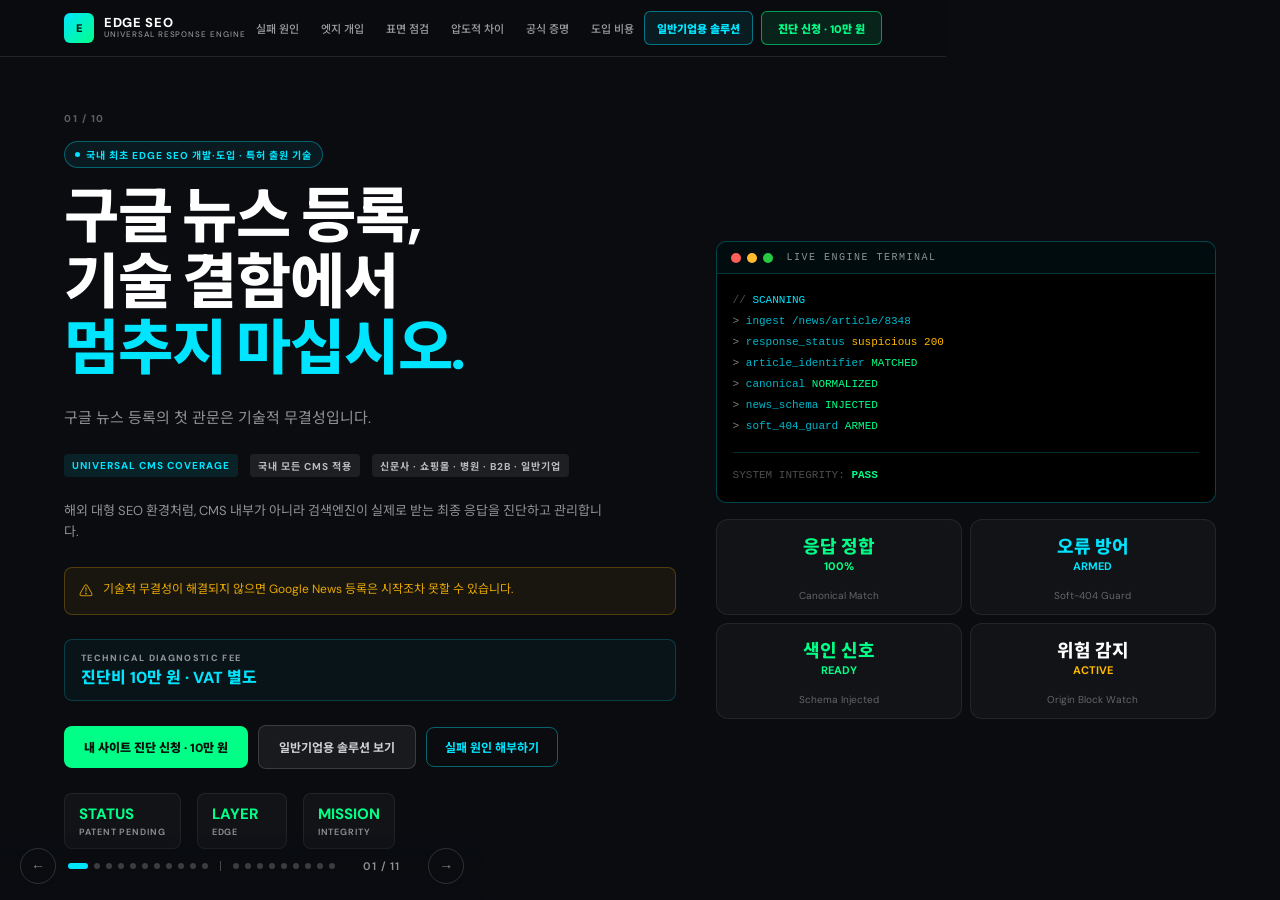
==== commit 7d0ec309: "feat: 섹션별 독립 슬라이드 카운터 적용 - 뉴스 섹션(슬라이드 0~10): 카운터 01/11 ~ 11/11 - 일반기업 섹션(슬라이드 11~19): 카운터 01/09 ~ 09" ====
--- a/index.html
+++ b/index.html
@@ -1686,7 +1686,7 @@
   <div class="nav-row">
     <button class="arrow-btn" id="btn-prev" onclick="prevSlide()" aria-label="이전">&#8592;</button>
     <div class="dots" id="dots"></div>
-    <span class="slide-counter" id="counter">01 / 20</span>
+    <span class="slide-counter" id="counter">01 / 11</span>
     <button class="arrow-btn" id="btn-next" onclick="nextSlide()" aria-label="다음">&#8594;</button>
   </div>
 </div>
@@ -1703,11 +1703,16 @@
   // Nav button → slide index map (matches Manus nav order: 실패원인=1, 엣지개입=2, 표면점검=3, 압도적차이=4, 공식증명=6, 도입비용=8)
   var navSlideMap = [1, 2, 3, 4, 6, 8];
 
-  // Build dots
+  // Build dots (section-aware: 0-10 = news, 11-19 = biz)
   for (var i = 0; i < TOTAL; i++) {
+    if (i === 11) {
+      var sep = document.createElement('span');
+      sep.style.cssText = 'display:inline-block;width:1px;height:10px;background:rgba(255,255,255,0.25);margin:0 6px;vertical-align:middle;';
+      dotsEl.appendChild(sep);
+    }
     var d = document.createElement('button');
     d.className = 'dot' + (i === 0 ? ' active' : '');
-    d.setAttribute('aria-label', (i+1) + '번 슬라이드');
+    d.setAttribute('aria-label', (i <= 10 ? '뉴스 ' + (i+1) : '기업 ' + (i-10)) + '번 슬라이드');
     d.dataset.idx = i;
     d.onclick = (function(n){ return function(){ goToSlide(n); }; })(i);
     dotsEl.appendChild(d);
@@ -1723,9 +1728,13 @@
     var dots = dotsEl.querySelectorAll('.dot');
     dots.forEach(function(d, i){ d.classList.toggle('active', i === n); });
 
-    // Update counter
-    var pad = n < 9 ? '0' : '';
-    counterEl.textContent = pad + (n+1) + ' / ' + (TOTAL < 10 ? '0' : '') + TOTAL;
+    // Update counter (section-aware)
+    var isNews = n <= 10;
+    var sIdx = isNews ? n : n - 11;
+    var sTotal = isNews ? 11 : 9;
+    var pad = (sIdx + 1) < 10 ? '0' : '';
+    var padT = sTotal < 10 ? '0' : '';
+    counterEl.textContent = pad + (sIdx + 1) + ' / ' + padT + sTotal;
 
     // Update nav btn active state
     navBtns.forEach(function(btn, i){
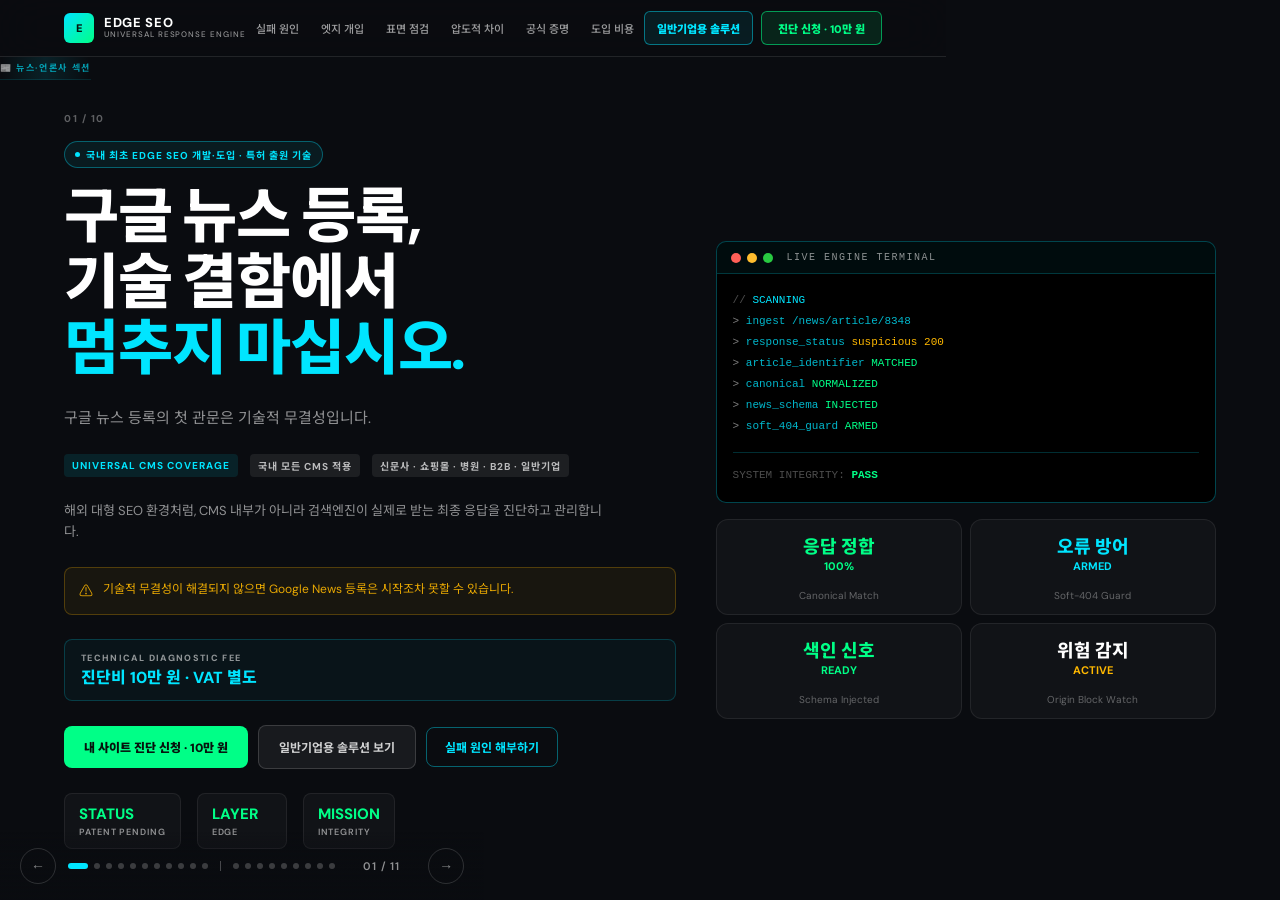
==== commit 50739822: "Update index.html" ====
--- a/index.html
+++ b/index.html
@@ -20,24 +20,66 @@
     --border:rgba(255,255,255,0.1);
     --border-cyan:rgba(0,229,255,0.3);
     --border-green:rgba(0,255,135,0.3);
+    /* section theming tokens */
+    --section-bg:#0A0C10;
+    --section-grid-a:rgba(0,229,255,0.047);
+    --section-grid-b:rgba(0,229,255,0.047);
+    --section-glow-a:rgba(0,229,255,0.10);
+    --section-glow-b:rgba(0,255,135,0.08);
+  }
+  body.section-biz{
+    --section-bg:#0D0A1E;
+    --section-grid-a:rgba(139,92,246,0.055);
+    --section-grid-b:rgba(139,92,246,0.055);
+    --section-glow-a:rgba(139,92,246,0.13);
+    --section-glow-b:rgba(236,72,153,0.09);
   }
   html,body{height:100%;overflow:hidden}
   body{
     font-family:"DM Sans","Noto Sans KR",ui-sans-serif,system-ui,sans-serif;
-    background:var(--bg);
+    background:var(--section-bg,var(--bg));
     color:var(--white);
     -webkit-font-smoothing:antialiased;
+    transition:background 0.5s ease;
   }
 
   /* ── CYBER GRID BACKGROUND ── */
   .cyber-grid{
     position:fixed;inset:0;z-index:0;pointer-events:none;
     background-image:
-      linear-gradient(rgba(0,229,255,0.047) 1px,rgba(0,0,0,0) 1px),
-      linear-gradient(90deg,rgba(0,229,255,0.047) 1px,rgba(0,0,0,0) 1px),
-      radial-gradient(circle at 78% 15%,rgba(0,229,255,0.1),rgba(0,0,0,0) 31%),
-      radial-gradient(circle at 15% 88%,rgba(0,255,135,0.08),rgba(0,0,0,0) 30%);
+      linear-gradient(var(--section-grid-a,rgba(0,229,255,0.047)) 1px,rgba(0,0,0,0) 1px),
+      linear-gradient(90deg,var(--section-grid-b,rgba(0,229,255,0.047)) 1px,rgba(0,0,0,0) 1px),
+      radial-gradient(circle at 78% 15%,var(--section-glow-a,rgba(0,229,255,0.10)),rgba(0,0,0,0) 31%),
+      radial-gradient(circle at 15% 88%,var(--section-glow-b,rgba(0,255,135,0.08)),rgba(0,0,0,0) 30%);
     background-size:40px 40px,40px 40px,auto,auto;
+    transition:background-image 0.5s ease;
+  }
+  body.section-biz header{
+    background:rgba(13,10,30,0.88);
+    border-bottom-color:rgba(139,92,246,0.2);
+    transition:background 0.5s ease,border-color 0.5s ease;
+  }
+  body.section-biz .bottom-nav{
+    background:linear-gradient(to top,rgba(13,10,30,0.97) 0%,rgba(13,10,30,0) 100%);
+  }
+  body.section-biz .dot.active{background:#a78bfa}
+  body.section-biz .arrow-btn{border-color:rgba(167,139,250,0.25);color:rgba(167,139,250,0.6)}
+  body.section-biz .arrow-btn:hover{border-color:rgba(167,139,250,0.6);color:#a78bfa}
+  .sec-banner{
+    position:fixed;top:56px;inset-x:0;z-index:25;
+    display:flex;align-items:center;justify-content:center;
+    height:24px;
+    font-size:9px;font-weight:700;letter-spacing:0.18em;text-transform:uppercase;
+    pointer-events:none;
+    transition:background 0.5s ease,color 0.4s ease,border-color 0.5s ease;
+    background:linear-gradient(90deg,transparent,rgba(0,229,255,0.1),transparent);
+    color:rgba(0,229,255,0.65);
+    border-bottom:1px solid rgba(0,229,255,0.12);
+  }
+  body.section-biz .sec-banner{
+    background:linear-gradient(90deg,transparent,rgba(139,92,246,0.16),transparent);
+    color:rgba(167,139,250,0.8);
+    border-bottom-color:rgba(139,92,246,0.18);
   }
 
   /* ── HEADER ── */
@@ -427,6 +469,7 @@
 </head>
 <body>
 <div class="cyber-grid"></div>
+<div class="sec-banner" id="sec-banner">📰 뉴스·언론사 섹션</div>
 
 <!-- ── HEADER ── -->
 <header>
@@ -1736,6 +1779,16 @@
     var padT = sTotal < 10 ? '0' : '';
     counterEl.textContent = pad + (sIdx + 1) + ' / ' + padT + sTotal;
 
+    // Section theme switch
+    var secBanner = document.getElementById('sec-banner');
+    if (isNews) {
+      document.body.classList.remove('section-biz');
+      if (secBanner) { secBanner.textContent = '📰 뉴스·언론사 섹션'; }
+    } else {
+      document.body.classList.add('section-biz');
+      if (secBanner) { secBanner.textContent = '🏢 일반기업·쇼핑몰·병원 섹션'; }
+    }
+
     // Update nav btn active state
     navBtns.forEach(function(btn, i){
       btn.classList.toggle('active', navSlideMap[i] === n);
